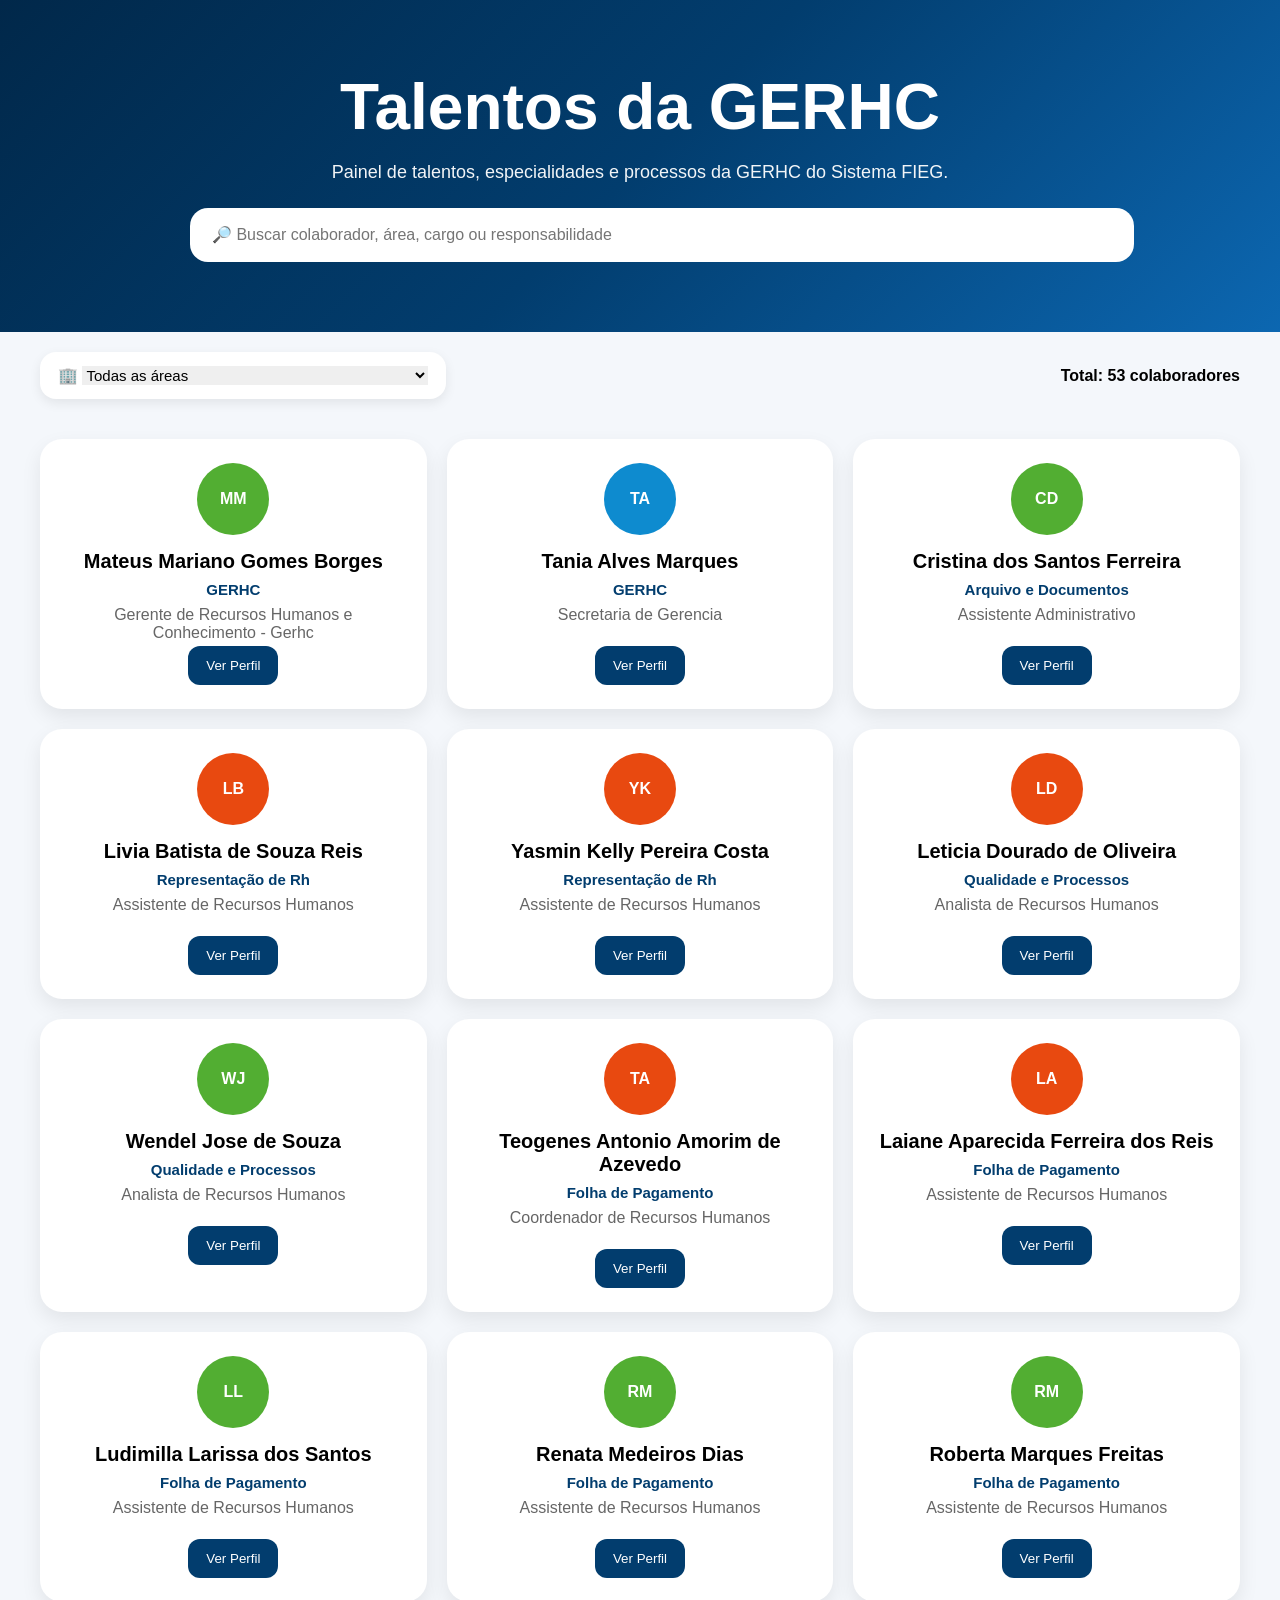
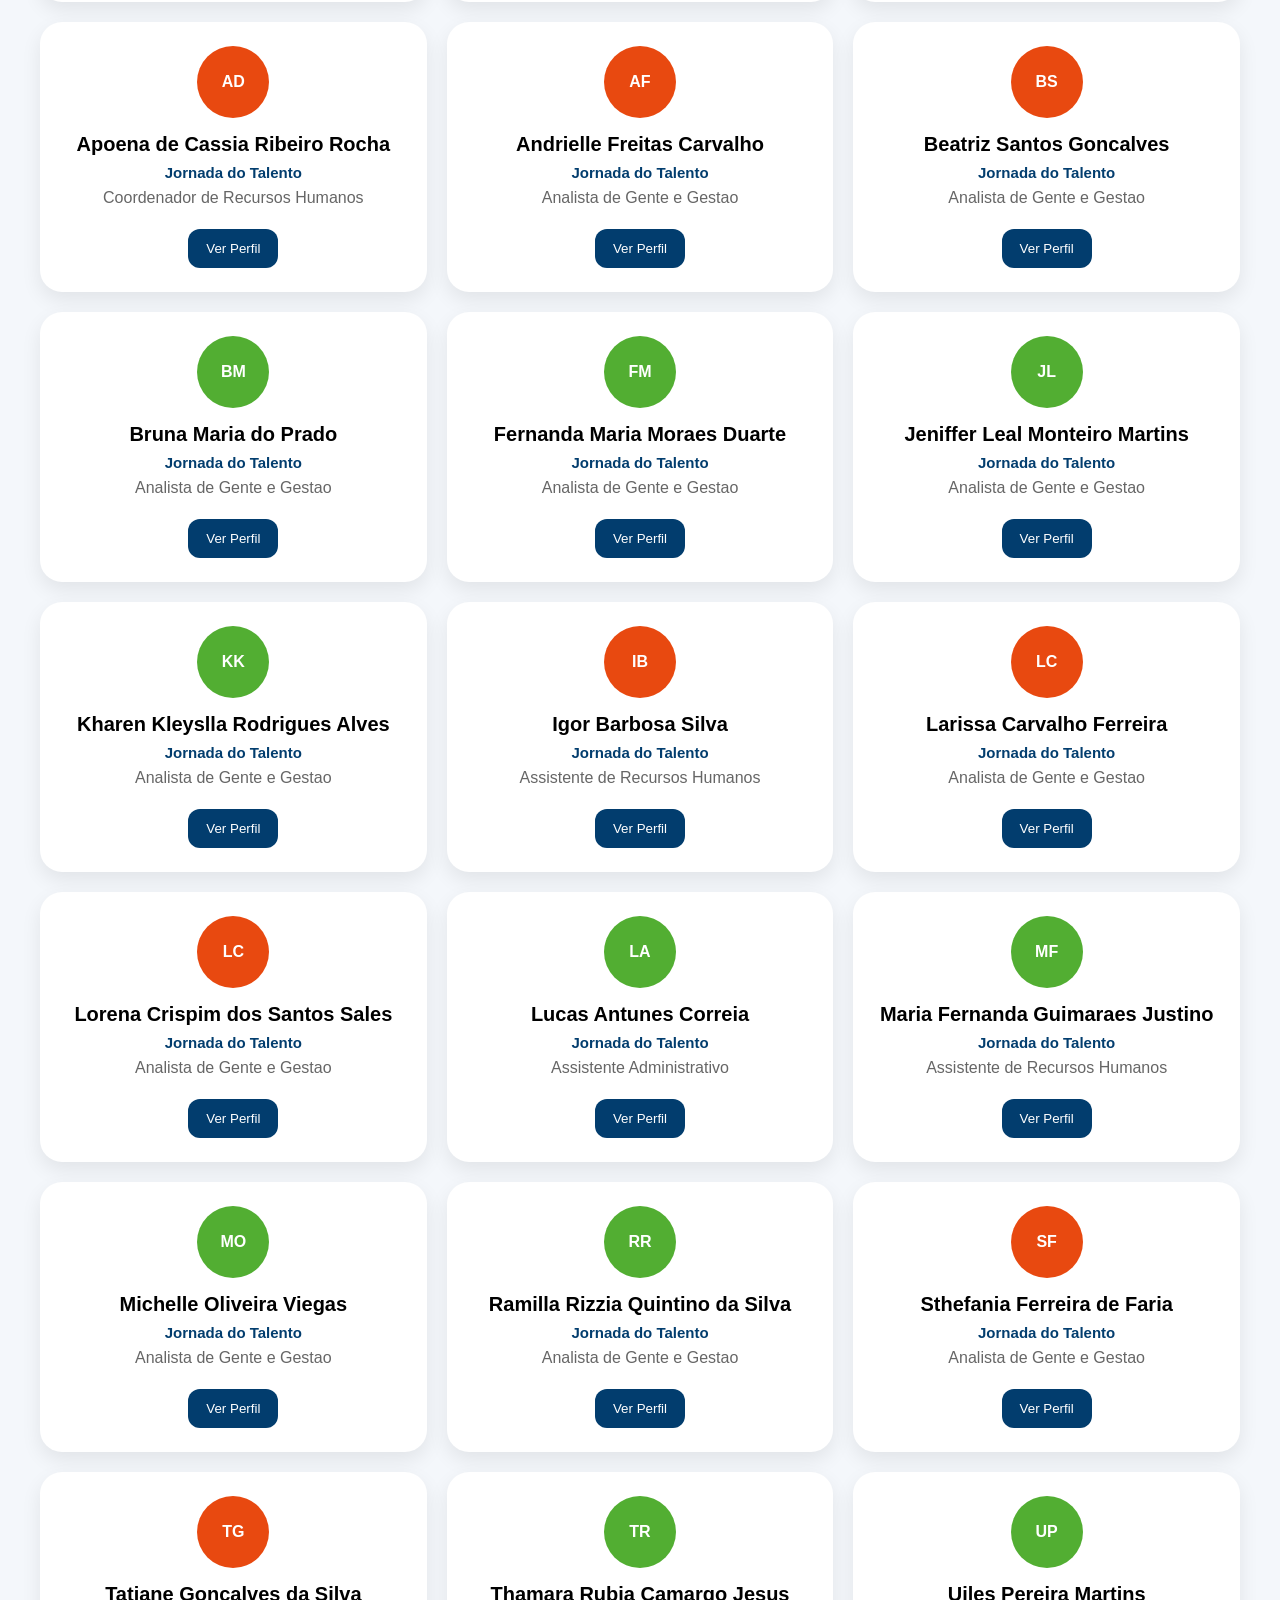
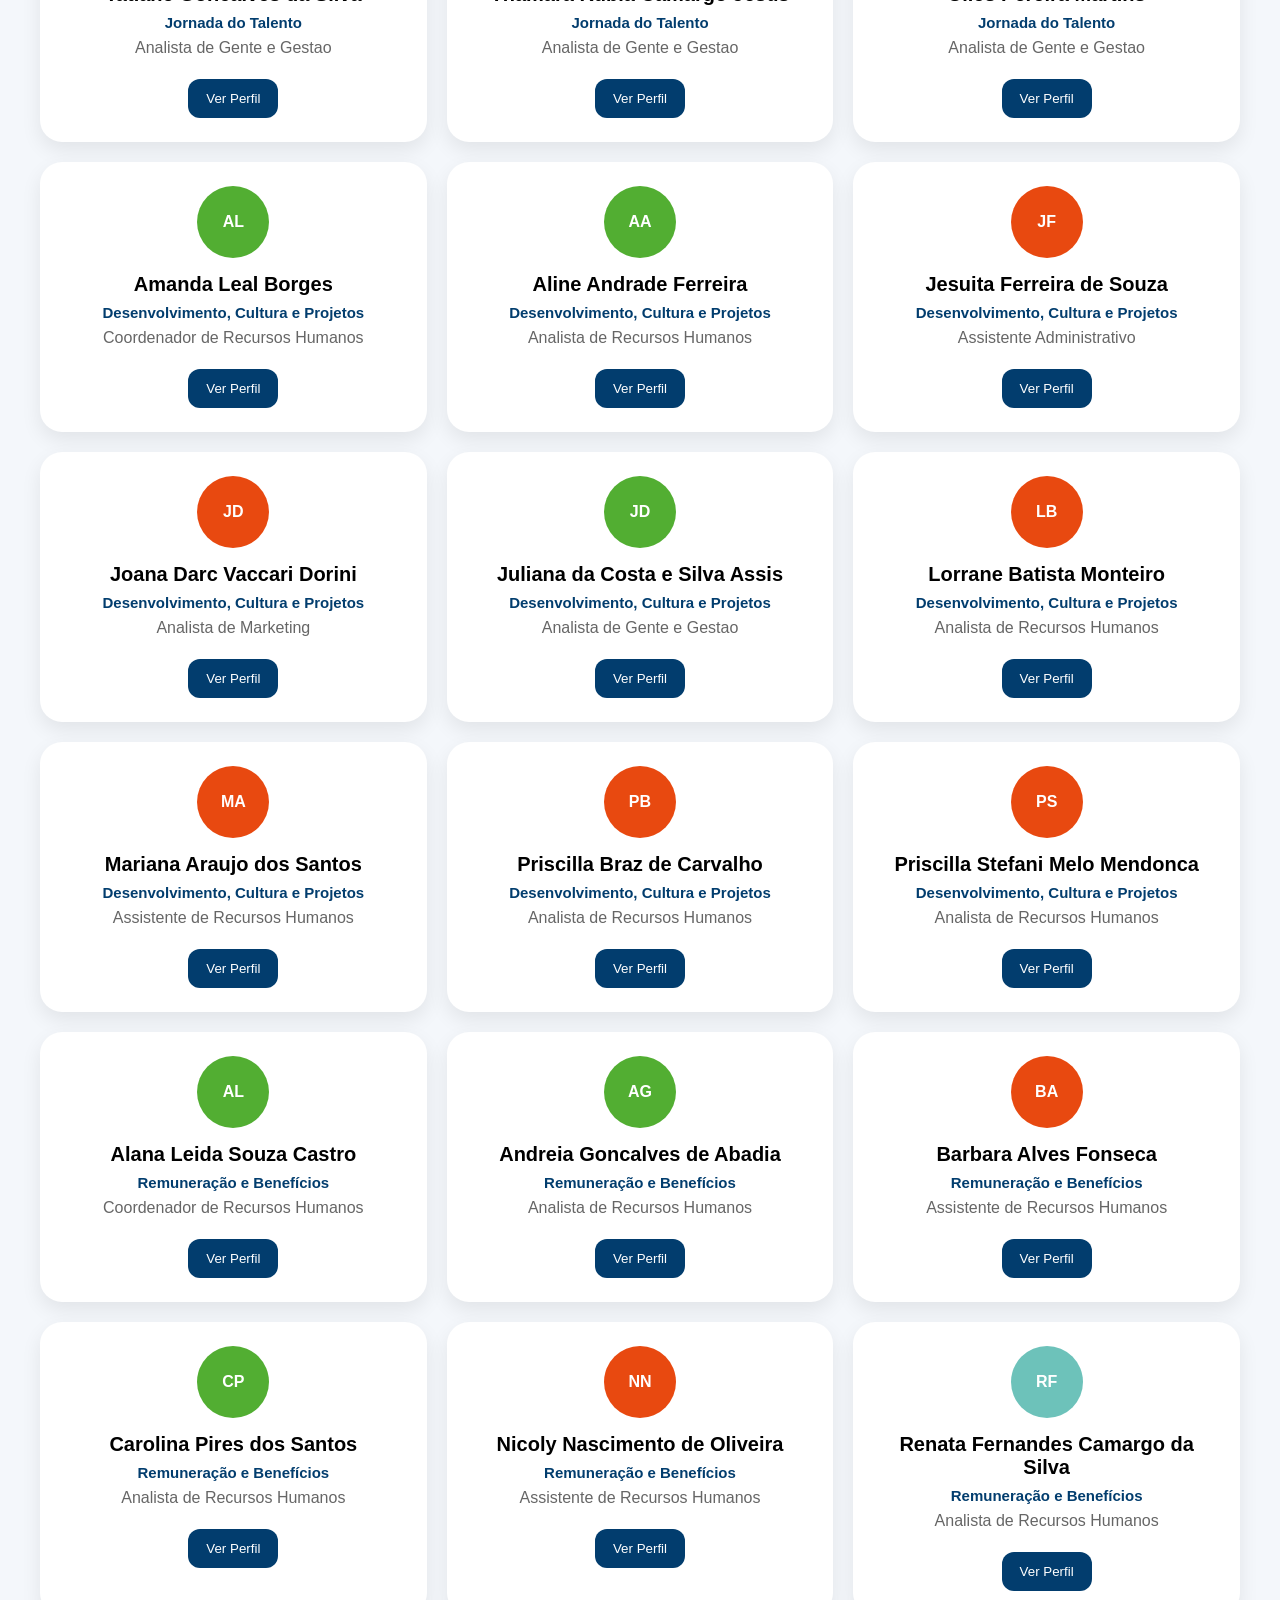
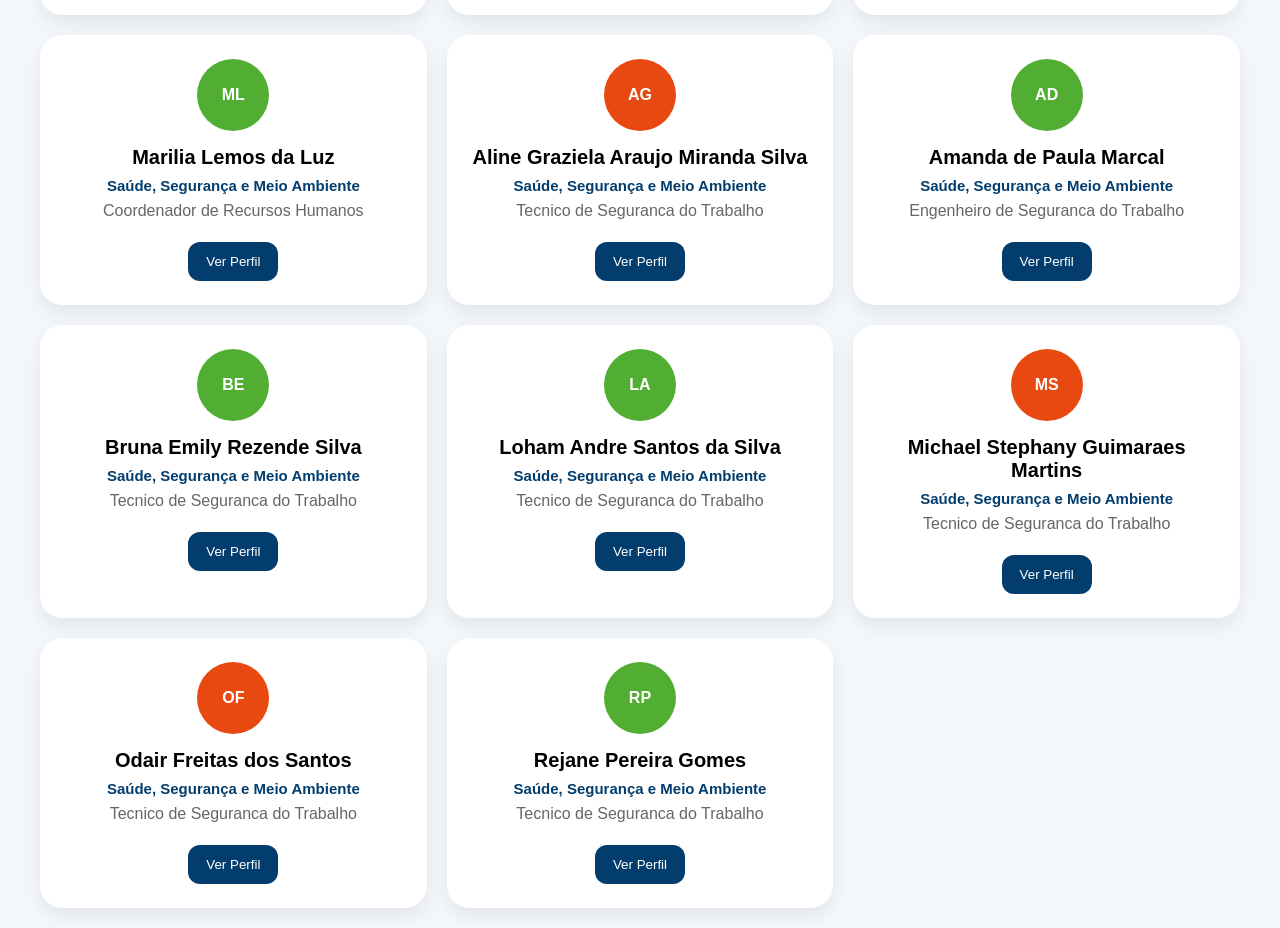
==== index.html @ 877e852c "Add files via upload" ====
<!DOCTYPE html><html lang='pt-BR'><head><meta charset='utf-8'><meta name='viewport' content='width=device-width,initial-scale=1'>
<title>Talentos da GERHC</title>
<style>
body{margin:0;font-family:Segoe UI,sans-serif;background:#f4f7fb}
.hero{background:linear-gradient(135deg,#01284a,#023d6e,#0c67b1);color:#fff;text-align:center;padding:70px 20px}
.hero h1{font-size:64px;margin:0}
.hero p{font-size:18px;opacity:.95}
.busca{max-width:900px;margin:25px auto 0}
.busca input{width:100%;padding:18px 22px;border:none;border-radius:18px;font-size:16px}
.toolbar{display:flex;justify-content:space-between;align-items:center;max-width:1200px;margin:20px auto;padding:0 20px;gap:20px}
.filtro{background:#fff;padding:14px 18px;border-radius:16px;box-shadow:0 4px 12px rgba(0,0,0,.08)}
select{border:none;font-size:15px;outline:none}
#cont{font-weight:700}
#cards{max-width:1200px;margin:auto;padding:20px;display:grid;grid-template-columns:repeat(auto-fit,minmax(300px,1fr));gap:20px}
.card{background:#fff;border-radius:22px;padding:24px;box-shadow:0 8px 20px rgba(0,0,0,.08);text-align:center}
.avatar{width:72px;height:72px;border-radius:50%;margin:auto;color:#fff;font-weight:800;display:flex;align-items:center;justify-content:center}
.nome{font-size:20px;font-weight:800;margin-top:15px}
.area{font-size:15px;font-weight:700;color:#023d6e;margin-top:8px}
.cargo{color:#666;margin-top:8px;min-height:40px}
.btn{background:#023d6e;color:#fff;border:none;border-radius:12px;padding:12px 18px;cursor:pointer}
.modal{display:none;position:fixed;inset:0;background:rgba(0,0,0,.7)}
.modalc{background:#fff;max-width:800px;margin:3% auto;padding:25px;border-radius:20px}
</style></head><body>
<header class='hero'>
<h1>Talentos da GERHC</h1>
<p>Painel de talentos, especialidades e processos da GERHC do Sistema FIEG.</p>
<div class='busca'><input id='busca' placeholder='🔎 Buscar colaborador, área, cargo ou responsabilidade'></div>
</header>
<div class='toolbar'>
<div class='filtro'>🏢 <select id='filtro'><option value=''>Todas as áreas</option></select></div>
<div id='cont'></div>
</div>
<div id='cards'></div>
<div id='modal' class='modal'><div class='modalc'><button onclick="modal.style.display='none'">Fechar</button><div id='perfil'></div></div></div>
<script>
const dados=[{"nome": "MATEUS MARIANO GOMES BORGES", "area": "GERHC", "cargo": "GERENTE DE RECURSOS HUMANOS E CONHECIMENTO - GERHC", "email": "MATEUSMARIANO@FIEG.COM.BR", "contato": "6299805-4990", "resp": "Gerenciar o Departamento", "iniciais": "MM", "entidade": "SESI"}, {"nome": "TANIA ALVES MARQUES", "area": "GERHC", "cargo": "SECRETARIA DE GERENCIA", "email": "tania@fieg.com.br", "contato": "6299641-6042", "resp": "Secretária da Gerência", "iniciais": "TA", "entidade": "FIEG"}, {"nome": "CRISTINA DOS SANTOS FERREIRA", "area": "ARQUIVO E DOCUMENTOS", "cargo": "ASSISTENTE ADMINISTRATIVO", "email": "CRISTINASANTOS.SESI@FIEG.COM.BR", "contato": "62981693054", "resp": "Arquivar contorlar Documentações", "iniciais": "CD", "entidade": "SESI"}, {"nome": "LIVIA BATISTA DE SOUZA REIS", "area": "REPRESENTAÇÃO DE RH", "cargo": "ASSISTENTE DE RECURSOS HUMANOS", "email": "LIVIA@FIEG.COM.BR", "contato": "3219-1790", "resp": "Representação de RH - Suporte aos colaboradores da Casa da Indústria", "iniciais": "LB", "entidade": "SENAI"}, {"nome": "YASMIN KELLY PEREIRA COSTA", "area": "REPRESENTAÇÃO DE RH", "cargo": "ASSISTENTE DE RECURSOS HUMANOS", "email": "YASMIN@FIEG.COM.BR", "contato": "3219-2224", "resp": "Representação de RH - Suporte aos colaboradores da Casa da Indústria", "iniciais": "YK", "entidade": "SENAI"}, {"nome": "LETICIA DOURADO DE OLIVEIRA", "area": "QUALIDADE E PROCESSOS", "cargo": "ANALISTA DE RECURSOS HUMANOS", "email": "LETICIADOURADO.SENAI@FIEG.COM.BR", "contato": "3219-1303", "resp": "Acompanhamento e Produção de Documentos e Processos", "iniciais": "LD", "entidade": "SENAI"}, {"nome": "WENDEL JOSE DE SOUZA", "area": "QUALIDADE E PROCESSOS", "cargo": "ANALISTA DE RECURSOS HUMANOS", "email": "WENDEL@FIEG.COM.BR", "contato": "3219-1435", "resp": "Responsável pelo FPW", "iniciais": "WJ", "entidade": "SESI"}, {"nome": "TEOGENES ANTONIO AMORIM DE AZEVEDO", "area": "FOLHA DE PAGAMENTO", "cargo": "COORDENADOR DE RECURSOS HUMANOS", "email": "TEOGENES@FIEG.COM.BR", "contato": "3219-1353", "resp": "Coordenar área", "iniciais": "TA", "entidade": "SENAI"}, {"nome": "LAIANE APARECIDA FERREIRA DOS REIS", "area": "FOLHA DE PAGAMENTO", "cargo": "ASSISTENTE DE RECURSOS HUMANOS", "email": "laianeaparecida@fieg.com.br", "contato": "3219-1729", "resp": "Responsável por: Folha de Estagiários", "iniciais": "LA", "entidade": "SENAI"}, {"nome": "LUDIMILLA LARISSA DOS SANTOS", "area": "FOLHA DE PAGAMENTO", "cargo": "ASSISTENTE DE RECURSOS HUMANOS", "email": "LUDIMILLALARISSA@FIEG.COM.BR", "contato": "3219-1479", "resp": "Responsável por: Folha de Colaboradores SENAI", "iniciais": "LL", "entidade": "SESI"}, {"nome": "RENATA MEDEIROS DIAS", "area": "FOLHA DE PAGAMENTO", "cargo": "ASSISTENTE DE RECURSOS HUMANOS", "email": "renatamedeiros@fieg.com.br", "contato": "3219-1723", "resp": "Responsável por: Folha de Colaboradores SESI", "iniciais": "RM", "entidade": "SESI"}, {"nome": "ROBERTA MARQUES FREITAS", "area": "FOLHA DE PAGAMENTO", "cargo": "ASSISTENTE DE RECURSOS HUMANOS", "email": "ROBERTAMARQUES.SESI@FIEG.COM.BR", "contato": "3219-1480", "resp": "Responsável por: Folha de Prestadores", "iniciais": "RM", "entidade": "SESI"}, {"nome": "APOENA DE CASSIA RIBEIRO ROCHA", "area": "JORNADA DO TALENTO", "cargo": "COORDENADOR DE RECURSOS HUMANOS", "email": "APOENACASSIA@FIEG.COM.BR", "contato": "6299643-8810", "resp": "Coordenar área", "iniciais": "AD", "entidade": "SENAI"}, {"nome": "ANDRIELLE FREITAS CARVALHO", "area": "JORNADA DO TALENTO", "cargo": "ANALISTA DE GENTE E GESTAO", "email": "ANDRIELLEFREITAS@FIEG.COM.BR", "contato": "64999513770", "resp": "Responsável pelas unidades:\nUI Rio Verde / Jataí / Mineiros", "iniciais": "AF", "entidade": "SENAI"}, {"nome": "BEATRIZ SANTOS GONCALVES", "area": "JORNADA DO TALENTO ", "cargo": "ANALISTA DE GENTE E GESTAO", "email": "beatrizsantos@fieg.com.br", "contato": "6499247117", "resp": "Responsável pelas unidades:\nCasa da Indústria e Ed. Pedro Alves", "iniciais": "BS", "entidade": "SENAI"}, {"nome": "BRUNA MARIA DO PRADO", "area": "JORNADA DO TALENTO ", "cargo": "ANALISTA DE GENTE E GESTAO", "email": "brunaprado@fieg.com.br", "contato": "6299860-8086", "resp": "Responsável pelas unidades:\nSESI Campinas / FATESG", "iniciais": "BM", "entidade": "SESI"}, {"nome": "FERNANDA MARIA MORAES DUARTE", "area": "JORNADA DO TALENTO ", "cargo": "ANALISTA DE GENTE E GESTAO", "email": "FERNANDAMORAES.SESI@FIEG.COM.BR", "contato": "6299935-0700", "resp": "Responsável pelas unidades:\nSESI Canaã / SESI Planalto", "iniciais": "FM", "entidade": "SESI"}, {"nome": "JENIFFER LEAL MONTEIRO MARTINS", "area": "JORNADA DO TALENTO ", "cargo": "ANALISTA DE GENTE E GESTAO", "email": "JENIFFER@FIEG.COM.BR", "contato": "6299454-3907", "resp": "Responsável pelas unidades:\nIST Alimentos / Fatec Italo Bologna / IST Automação", "iniciais": "JL", "entidade": "SESI"}, {"nome": "KHAREN KLEYSLLA RODRIGUES ALVES", "area": "JORNADA DO TALENTO ", "cargo": "ANALISTA DE GENTE E GESTAO", "email": "KHAREN@FIEG.COM.BR", "contato": "6299408-1985", "resp": "Responsável pelas unidades:\nSESI Clube / Teatro SESI / UI Jardim Colorado / SESI Aruanã", "iniciais": "KK", "entidade": "SESI"}, {"nome": "IGOR BARBOSA SILVA", "area": "JORNADA DO TALENTO ", "cargo": "ASSISTENTE DE RECURSOS HUMANOS", "email": "IGORBARBOSA.SENAI@FIEG.COM.BR", "contato": "3219-1381", "resp": "Classificação Final de PS, triagem de currículos, Acompanahemnto e Elaboração de Indicadores e Relatórios da Área, Atualização de Documentos, Otimização de processos internos.", "iniciais": "IB", "entidade": "SENAI"}, {"nome": "LARISSA CARVALHO FERREIRA", "area": "JORNADA DO TALENTO ", "cargo": "ANALISTA DE GENTE E GESTAO", "email": "LARISSACARVALHO@FIEG.COM.BR", "contato": "6498111-3959", "resp": "Responsável pelas unidades:\nSESI Itumbiara / SENAI Itumbiara / UI Quirinópolis", "iniciais": "LC", "entidade": "SENAI"}, {"nome": "LORENA CRISPIM DOS SANTOS SALES", "area": "JORNADA DO TALENTO ", "cargo": "ANALISTA DE GENTE E GESTAO", "email": "LORENACRISPIM@FIEG.COM.BR", "contato": "6299680-8352", "resp": "Responsável pelas unidades:\nFATEC Roberto Mange e UI Luziânia", "iniciais": "LC", "entidade": "SENAI"}, {"nome": "LUCAS ANTUNES CORREIA", "area": "JORNADA DO TALENTO ", "cargo": "ASSISTENTE ADMINISTRATIVO", "email": "lucasantunes@fieg.com.br", "contato": "", "resp": "Suporte ", "iniciais": "LA", "entidade": "SESI"}, {"nome": "MARIA FERNANDA GUIMARAES JUSTINO", "area": "JORNADA DO TALENTO ", "cargo": "ASSISTENTE DE RECURSOS HUMANOS", "email": "MARIAFERNANDA@FIEG.COM.BR", "contato": "3219-1028", "resp": "Suporte para Jornada do Talento", "iniciais": "MF", "entidade": "SESI"}, {"nome": "MICHELLE OLIVEIRA VIEGAS", "area": "JORNADA DO TALENTO ", "cargo": "ANALISTA DE GENTE E GESTAO", "email": "MICHELLEOLIVEIRA@FIEG.COM.BR", "contato": "6299982-7134", "resp": "Responsável pelas unidades:\nSESI Jundiaí / SESI Jaiara / SST Jundiaí / SESI DAIA", "iniciais": "MO", "entidade": "SESI"}, {"nome": "RAMILLA RIZZIA QUINTINO DA SILVA", "area": "JORNADA DO TALENTO ", "cargo": "ANALISTA DE GENTE E GESTAO", "email": "ramilla.sesi@fieg.com.br", "contato": "62996718396", "resp": "Responsável pelas unidades:\nSESI Crixás / UI Barro Alto / UI Niquelandia / UI Minaçu / UI Goianésia", "iniciais": "RR", "entidade": "SESI"}, {"nome": "STHEFANIA FERREIRA DE FARIA", "area": "JORNADA DO TALENTO ", "cargo": "ANALISTA DE GENTE E GESTAO", "email": "sthefaniafaria@fieg.com.br", "contato": "", "resp": "Responsável pelas unidades:\nSENAI Canaã", "iniciais": "SF", "entidade": "SENAI"}, {"nome": "TATIANE GONCALVES DA SILVA", "area": "JORNADA DO TALENTO ", "cargo": "ANALISTA DE GENTE E GESTAO", "email": "TATIANEGONCALVES@FIEG.COM.BR", "contato": "6499273-4788", "resp": "Responsável pelas unidades:\nUI Catalão", "iniciais": "TG", "entidade": "SENAI"}, {"nome": "THAMARA RUBIA CAMARGO JESUS", "area": "JORNADA DO TALENTO ", "cargo": "ANALISTA DE GENTE E GESTAO", "email": "thamara@fieg.com.br", "contato": "6299678-2097", "resp": "Responsável pelas unidades:\nUI Aparecida De Goiânia / UI Celso Charuri / UI Senador Canedo", "iniciais": "TR", "entidade": "SESI"}, {"nome": "UILES PEREIRA MARTINS", "area": "JORNADA DO TALENTO ", "cargo": "ANALISTA DE GENTE E GESTAO", "email": "UILESMARTINS@FIEG.COM.BR", "contato": "6499203-5539", "resp": "Responsável pelas unidades:\nUDIGI  / CAT Goiânia / Central SST", "iniciais": "UP", "entidade": "SESI"}, {"nome": "AMANDA LEAL BORGES", "area": "DESENVOLVIMENTO, CULTURA E PROJETOS", "cargo": "COORDENADOR DE RECURSOS HUMANOS", "email": "AMANDABORGES@FIEG.COM.BR", "contato": "6298582-2331", "resp": "Coordenar área", "iniciais": "AL", "entidade": "SESI"}, {"nome": "ALINE ANDRADE FERREIRA", "area": "DESENVOLVIMENTO, CULTURA E PROJETOS", "cargo": "ANALISTA DE RECURSOS HUMANOS", "email": "ALINE.SESI@FIEG.COM.BR", "contato": "6299932-1131", "resp": "Responsável por: Programa Inspirar, Programa Incluir e Bolsa de Estudos", "iniciais": "AA", "entidade": "SESI"}, {"nome": "JESUITA FERREIRA DE SOUZA", "area": "DESENVOLVIMENTO, CULTURA E PROJETOS", "cargo": "ASSISTENTE ADMINISTRATIVO", "email": "JESUITASOUZA@FIEG.COM.BR", "contato": "6298537-9021", "resp": "Responsável por: Assitente Ações de Desenvolvimento", "iniciais": "JF", "entidade": "SENAI"}, {"nome": "JOANA DARC VACCARI DORINI", "area": "DESENVOLVIMENTO, CULTURA E PROJETOS", "cargo": "ANALISTA DE MARKETING", "email": "JOANADORINI@FIEG.COM.BR", "contato": "3219-1449", "resp": "Responsável por: Design, Comunicações e Ações de Endomarketing", "iniciais": "JD", "entidade": "SENAI"}, {"nome": "JULIANA DA COSTA E SILVA ASSIS", "area": "DESENVOLVIMENTO, CULTURA E PROJETOS", "cargo": "ANALISTA DE GENTE E GESTAO", "email": "JULIANACOSTA@FIEG.COM.BR", "contato": "6299619-7138", "resp": "Responsável por: Psicológa responsável pelo Programa Psicossocial", "iniciais": "JD", "entidade": "SESI"}, {"nome": "LORRANE BATISTA MONTEIRO", "area": "DESENVOLVIMENTO, CULTURA E PROJETOS", "cargo": "ANALISTA DE RECURSOS HUMANOS", "email": "LORRANEBATISTA@FIEG.COM.BR", "contato": "6299251-9534", "resp": "Responsável por: Desenvolvimento - Capacitções Externas e Bolsa de Estudos", "iniciais": "LB", "entidade": "SENAI"}, {"nome": "MARIANA ARAUJO DOS SANTOS", "area": "DESENVOLVIMENTO, CULTURA E PROJETOS", "cargo": "ASSISTENTE DE RECURSOS HUMANOS", "email": "MARIANASANTOS@FIEG.COM.BR", "contato": "3219-1456", "resp": "Responsável por: Desenvolvimento - Capacitações Internas e Incompany, Universidade Corporativa e Acompanhamento de Programas de Formação", "iniciais": "MA", "entidade": "SENAI"}, {"nome": "PRISCILLA BRAZ DE CARVALHO", "area": "DESENVOLVIMENTO, CULTURA E PROJETOS", "cargo": "ANALISTA DE RECURSOS HUMANOS", "email": "priscillabraz@fieg.com.br", "contato": "3219-1080", "resp": "Responsável por: Criação e Estruturação de novos projetos", "iniciais": "PB", "entidade": "SENAI"}, {"nome": "PRISCILLA STEFANI MELO MENDONCA", "area": "DESENVOLVIMENTO, CULTURA E PROJETOS", "cargo": "ANALISTA DE RECURSOS HUMANOS", "email": "PRISCILLA@FIEG.COM.BR", "contato": "6299880-5082", "resp": "Responsável por: Cultura e Clima", "iniciais": "PS", "entidade": "SENAI"}, {"nome": "ALANA LEIDA SOUZA CASTRO", "area": "REMUNERAÇÃO E BENEFÍCIOS", "cargo": "COORDENADOR DE RECURSOS HUMANOS", "email": "ALANACASTRO@FIEG.COM.BR", "contato": "3219-1783", "resp": "Coordenar área", "iniciais": "AL", "entidade": "SESI"}, {"nome": "ANDREIA GONCALVES DE ABADIA", "area": "REMUNERAÇÃO E BENEFÍCIOS", "cargo": "ANALISTA DE RECURSOS HUMANOS", "email": "ANDREIAGONCALVES@FIEG.COM.BR", "contato": "3219-2228", "resp": "Responsável por: Remunerção e Controle de MRC's", "iniciais": "AG", "entidade": "SESI"}, {"nome": "BARBARA ALVES FONSECA", "area": "REMUNERAÇÃO E BENEFÍCIOS", "cargo": "ASSISTENTE DE RECURSOS HUMANOS", "email": "barbaraaf@fieg.com.br", "contato": "3219-2251", "resp": "Responsável por: Plano de Saúde e Benefício Ifood", "iniciais": "BA", "entidade": "SENAI"}, {"nome": "CAROLINA PIRES DOS SANTOS", "area": "REMUNERAÇÃO E BENEFÍCIOS", "cargo": "ANALISTA DE RECURSOS HUMANOS", "email": "CAROLINASANTOS.SESI@FIEG.COM.BR", "contato": "3219-2227", "resp": "Responsável por: Processos Seletivos e Reenquadramentos", "iniciais": "CP", "entidade": "SESI"}, {"nome": "NICOLY NASCIMENTO DE OLIVEIRA", "area": "REMUNERAÇÃO E BENEFÍCIOS", "cargo": "ASSISTENTE DE RECURSOS HUMANOS", "email": "NICOLY@FIEG.COM.BR", "contato": "3219-1797", "resp": "Responsável por: Plano de Saúde e Benefício Ifood", "iniciais": "NN", "entidade": "SENAI"}, {"nome": "RENATA FERNANDES CAMARGO DA SILVA", "area": "REMUNERAÇÃO E BENEFÍCIOS", "cargo": "ANALISTA DE RECURSOS HUMANOS", "email": "RENATASILVA.IEL@FIEG.COM.BR", "contato": "3219-1704", "resp": "Responsável por: Plano de Saúde", "iniciais": "RF", "entidade": "IEL"}, {"nome": "MARILIA LEMOS DA LUZ", "area": "SAÚDE, SEGURANÇA E MEIO AMBIENTE", "cargo": "COORDENADOR DE RECURSOS HUMANOS", "email": "marilialemos@fieg.com.br", "contato": "6299678-1779", "resp": "Coordenar área", "iniciais": "ML", "entidade": "SESI"}, {"nome": "ALINE GRAZIELA ARAUJO MIRANDA SILVA", "area": "SAÚDE, SEGURANÇA E MEIO AMBIENTE", "cargo": "TECNICO DE SEGURANCA DO TRABALHO", "email": "alinesilva@fieg.com.br", "contato": "6299614-8480", "resp": "Responsável por: \nSENAI Canaã\nSESI Canaã\nInstituto de Alimentos\nSESI Planalto\nSESI Campinas\nInstituto de Automação\nFATEC Ítalo Bologna ", "iniciais": "AG", "entidade": "SENAI"}, {"nome": "AMANDA DE PAULA MARCAL", "area": "SAÚDE, SEGURANÇA E MEIO AMBIENTE", "cargo": "ENGENHEIRO DE SEGURANCA DO TRABALHO", "email": "AMANDAMARCAL@FIEG.COM.BR", "contato": "3219-2225", "resp": "Responsável por: Engenharia do Trabalho", "iniciais": "AD", "entidade": "SESI"}, {"nome": "BRUNA EMILY REZENDE SILVA", "area": "SAÚDE, SEGURANÇA E MEIO AMBIENTE", "cargo": "TECNICO DE SEGURANCA DO TRABALHO", "email": "brunasilva@fieg.com.br", "contato": "6299682-5033", "resp": "Responsável por: \nSENAI Goianésia\nHotel SESI Aruanã\nCrixás \nSESI SENAI Minaçu (SAMA)\nSESI/SENAI Niquelândia \nCAT Barro alto", "iniciais": "BE", "entidade": "SESI"}, {"nome": "LOHAM ANDRE SANTOS DA SILVA", "area": "SAÚDE, SEGURANÇA E MEIO AMBIENTE", "cargo": "TECNICO DE SEGURANCA DO TRABALHO", "email": "lohamandre@fieg.com.br", "contato": "6299955-8935", "resp": "Responsável por: \nCasa da Indústria\nCat Goiânia \nUnidigital\nCentral SST\nPrédio Pedro Alves\nFatesg\nEscola Trindade\nEscola Jardins", "iniciais": "LA", "entidade": "SESI"}, {"nome": "MICHAEL STEPHANY GUIMARAES MARTINS", "area": "SAÚDE, SEGURANÇA E MEIO AMBIENTE", "cargo": "TECNICO DE SEGURANCA DO TRABALHO", "email": "MICHAELMARTINS@FIEG.COM.BR", "contato": "6499647-8386", "resp": "Responsável por: \nUI Itumbiara\nUI Rio Verde \nUI Mineiros\nUI Jataí \nUI Catalão\nSESI Rio quente\nUI Quirinópolis", "iniciais": "MS", "entidade": "SENAI"}, {"nome": "ODAIR FREITAS DOS SANTOS", "area": "SAÚDE, SEGURANÇA E MEIO AMBIENTE", "cargo": "TECNICO DE SEGURANCA DO TRABALHO", "email": "ODAIRFREITAS@FIEG.COM.BR", "contato": "6299574-0156", "resp": "Responsável por: \nSESI Jaiara\nUI Luziânia\n(Escola Nova) Santo Antônio do Descoberto\nSESI Flores de Goiás\nSESI Jundiaí\nJundiaí SST\nDAIA SST\nSENAI Roberto Mange", "iniciais": "OF", "entidade": "SENAI"}, {"nome": "REJANE PEREIRA GOMES", "area": "SAÚDE, SEGURANÇA E MEIO AMBIENTE", "cargo": "TECNICO DE SEGURANCA DO TRABALHO", "email": "REJANEGOMES@FIEG.COM.BR", "contato": "6299670-6368", "resp": "Responsável por: UI Aparecida\nUI Celso Charuri\nSENAI Senador Canedo\nUI Jardim Colorado\nClube Ferreira Pacheco \nTeatro SESI", "iniciais": "RP", "entidade": "SESI"}];
const cores={FIEG:'#0e8bcf',SESI:'#52ae32',SENAI:'#e84910',IEL:'#6dc2ba'};
[...new Set(dados.map(x=>x.area))].sort().forEach(a=>filtro.innerHTML+=`<option>${a}</option>`);

function formatarNome(texto){
    const minusculas=['de','da','do','das','dos','e'];
    return texto.toLowerCase().split(' ').map((p,i)=>{
        if(i>0 && minusculas.includes(p)) return p;
        return p.charAt(0).toUpperCase()+p.slice(1);
    }).join(' ');
}

function render(){
let t=busca.value.toLowerCase(),a=filtro.value;
let l=dados.filter(x=>(!a||x.area===a)&&JSON.stringify(x).toLowerCase().includes(t));
cont.innerText=`Total: ${l.length} colaboradores`;
cards.innerHTML=l.map(p=>`<div class='card'><div class='avatar' style='background:${cores[p.entidade]||'#023d6e'}'>${p.iniciais}</div><div class='nome'>${formatarNome(p.nome)}</div><div class='area'>${p.area==='GERHC'?'GERHC':formatarNome(p.area)}</div><div class='cargo'>${formatarNome(p.cargo)}</div><button class='btn' onclick="abrir('${p.email}')"> Ver Perfil</button></div>`).join('');
}
function abrir(e){
let p=dados.find(x=>x.email===e);
perfil.innerHTML=`<h2>${formatarNome(p.nome)}</h2><h3>${p.area==='GERHC'?'GERHC':formatarNome(p.area)}</h3><p><b>${formatarNome(p.cargo)}</b></p><p>${p.resp}</p><p>✉ ${p.email}</p><p>☎ ${p.contato}</p>`;
modal.style.display='block';
}
document.addEventListener('input',render);render();
</script></body></html>
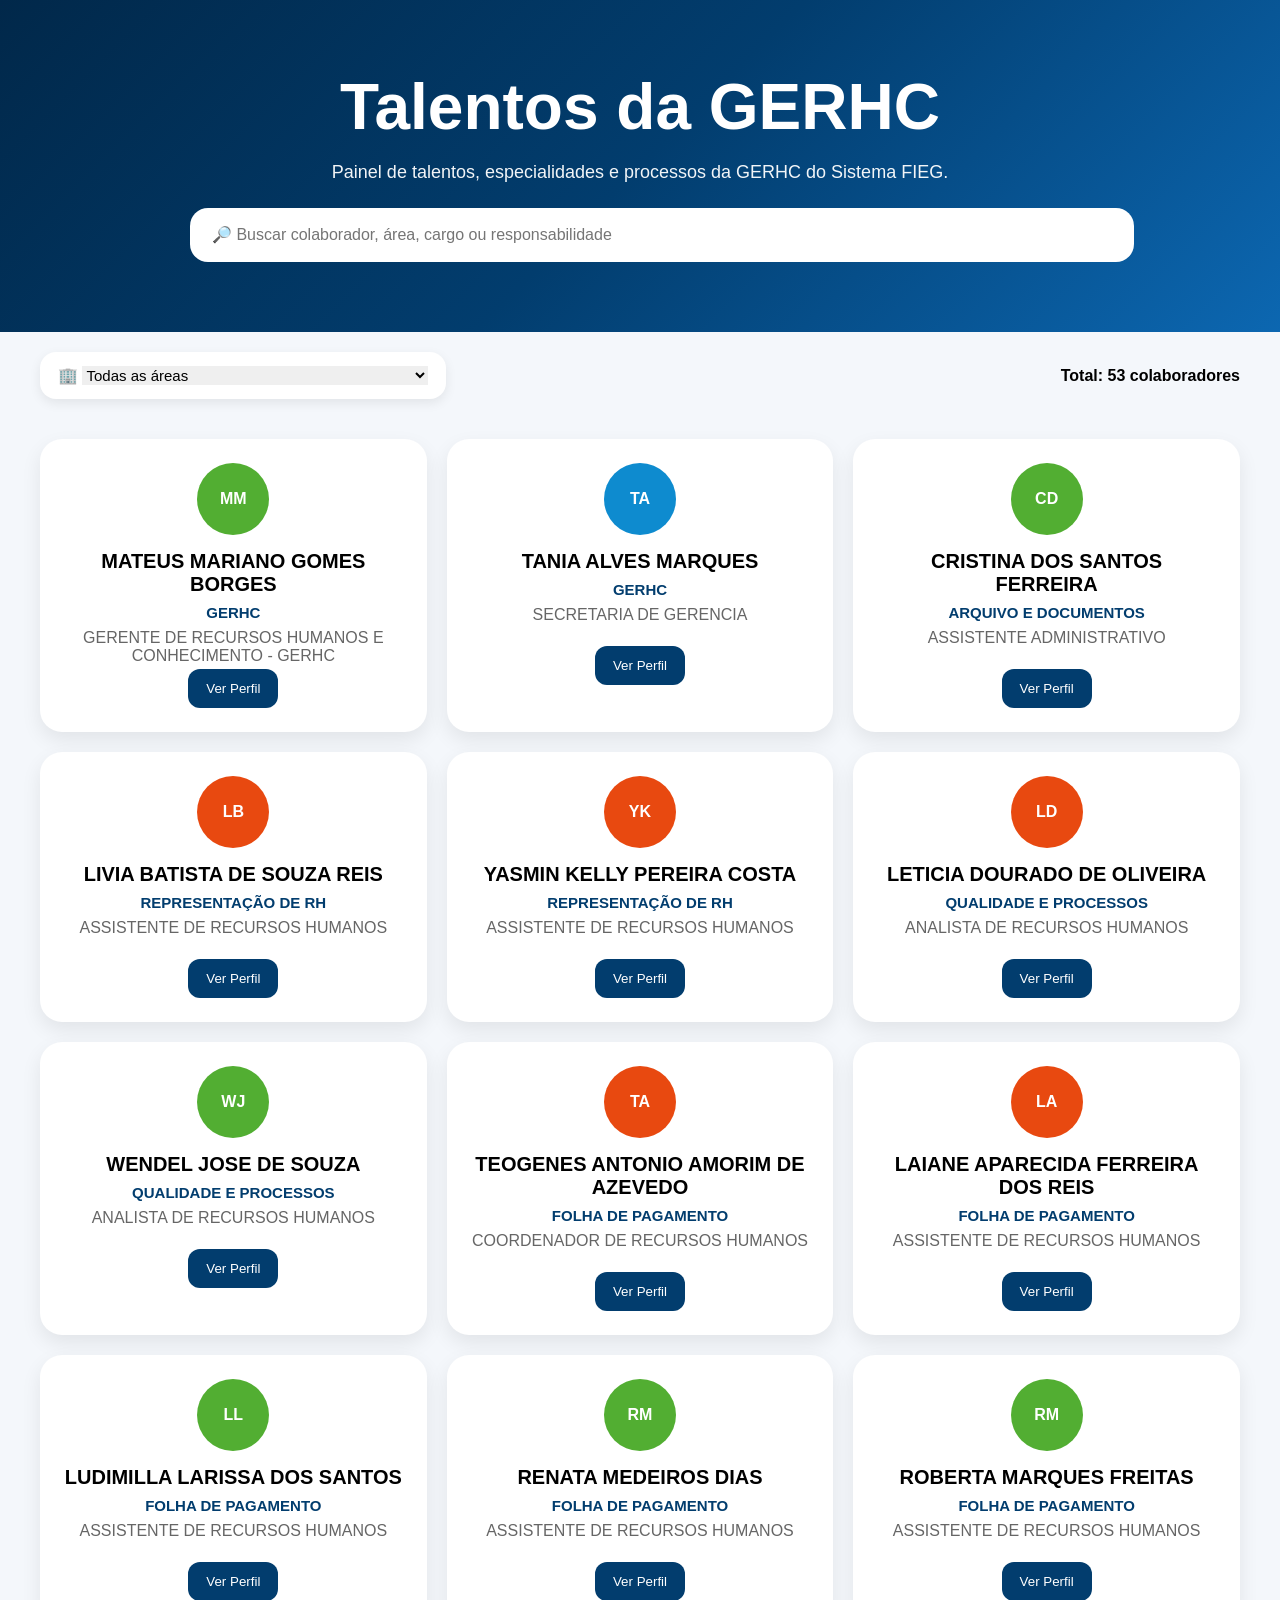
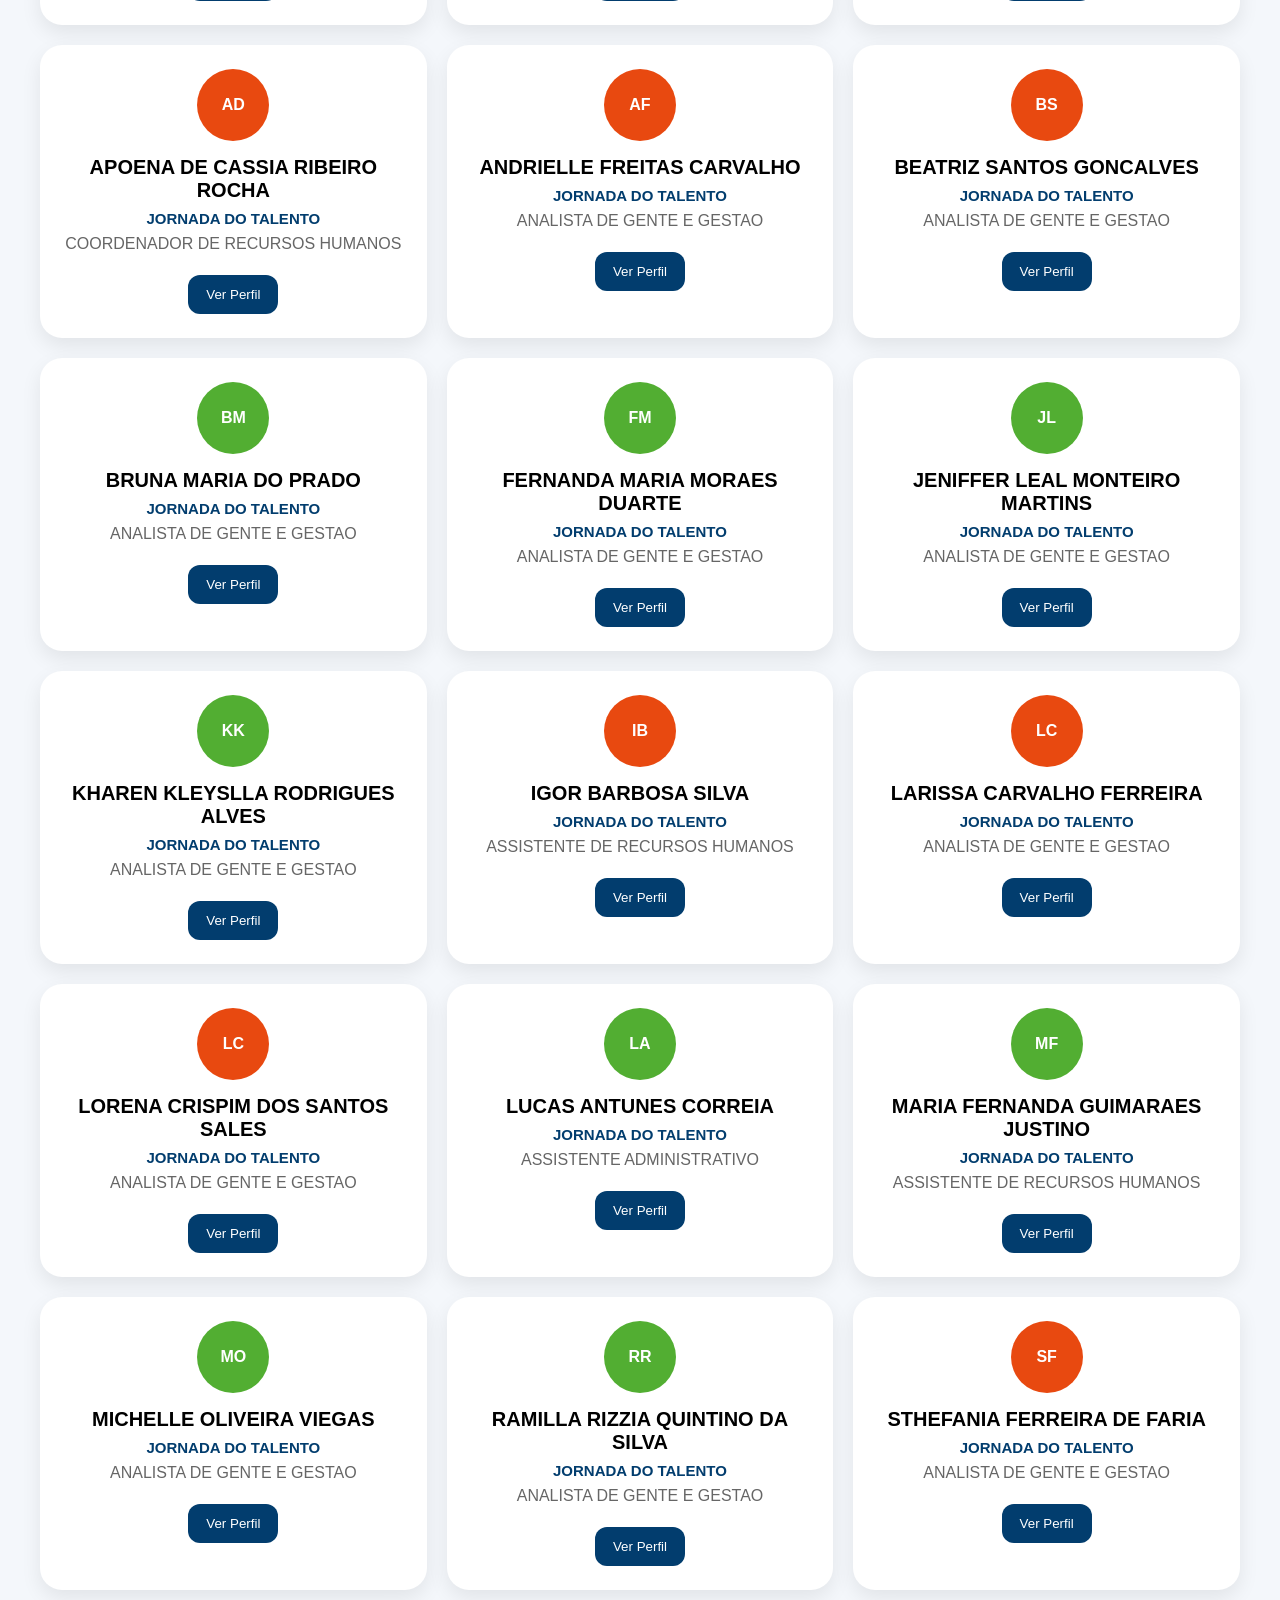
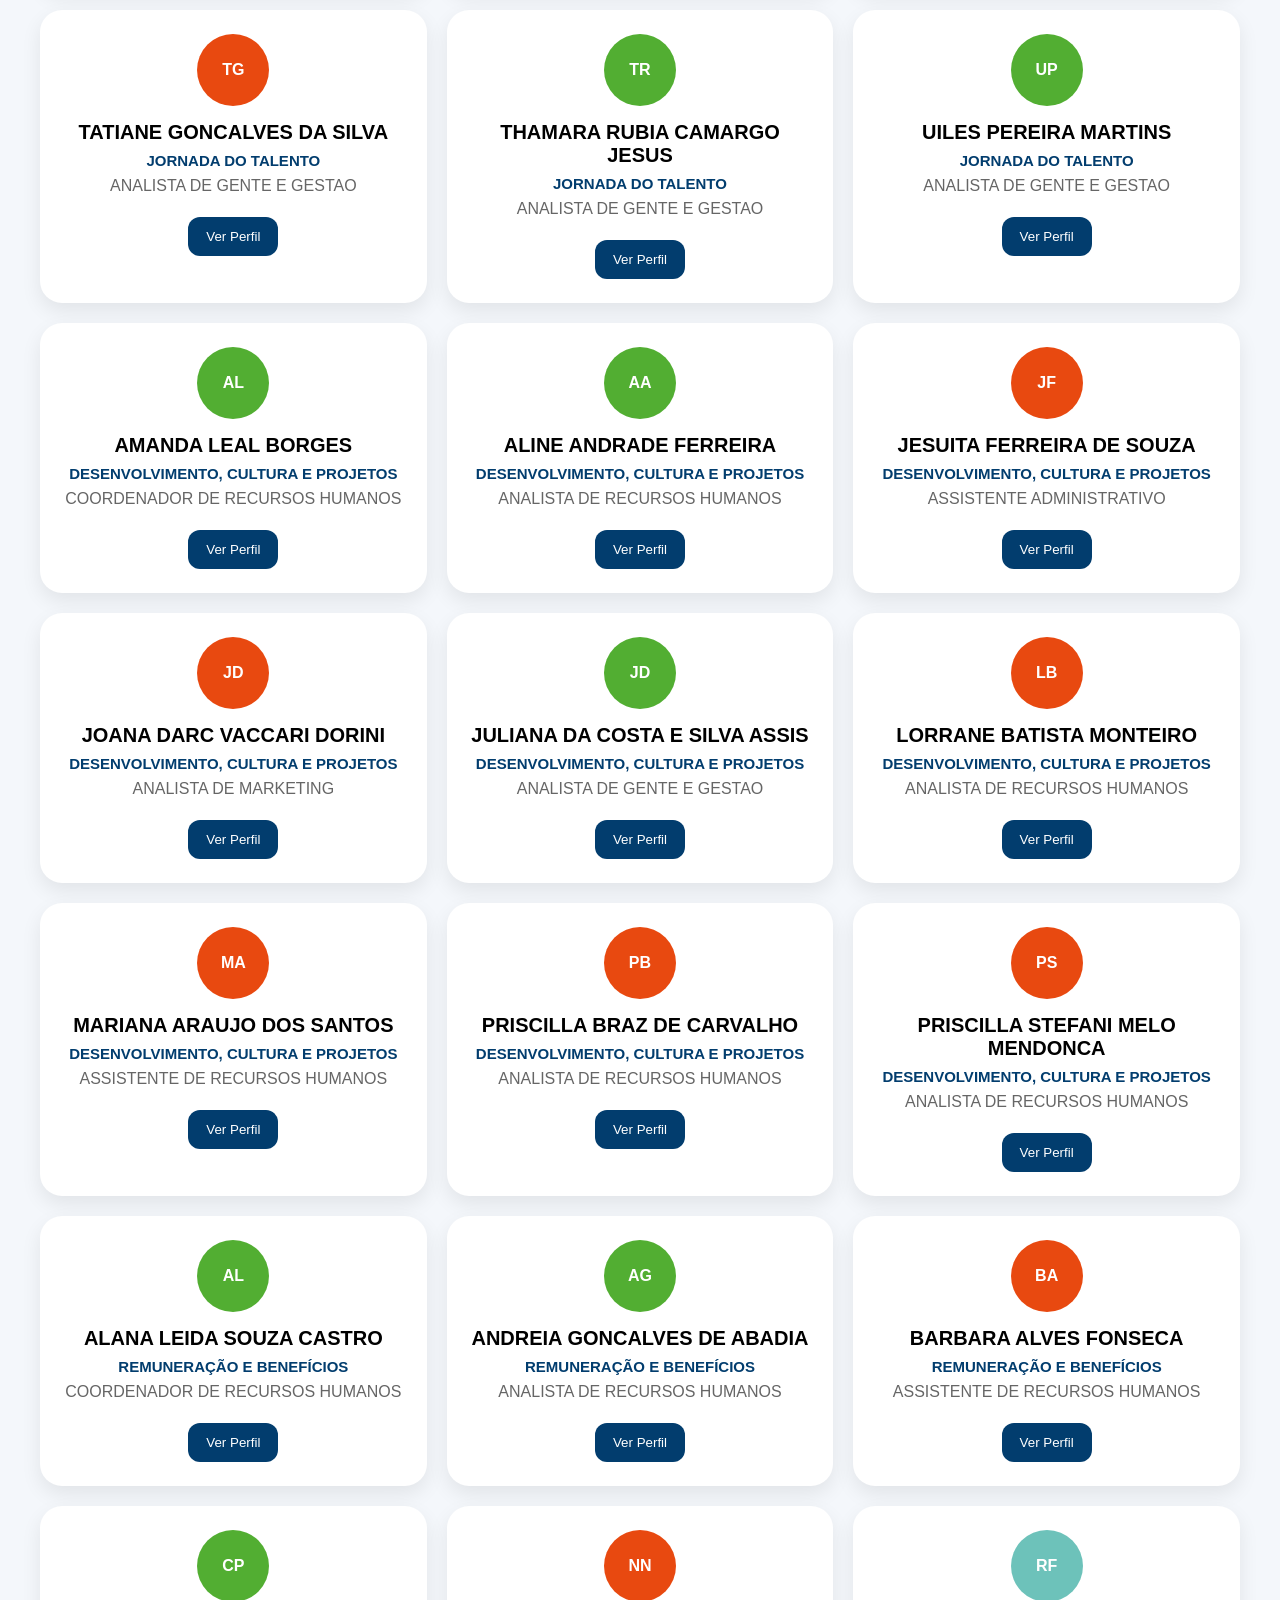
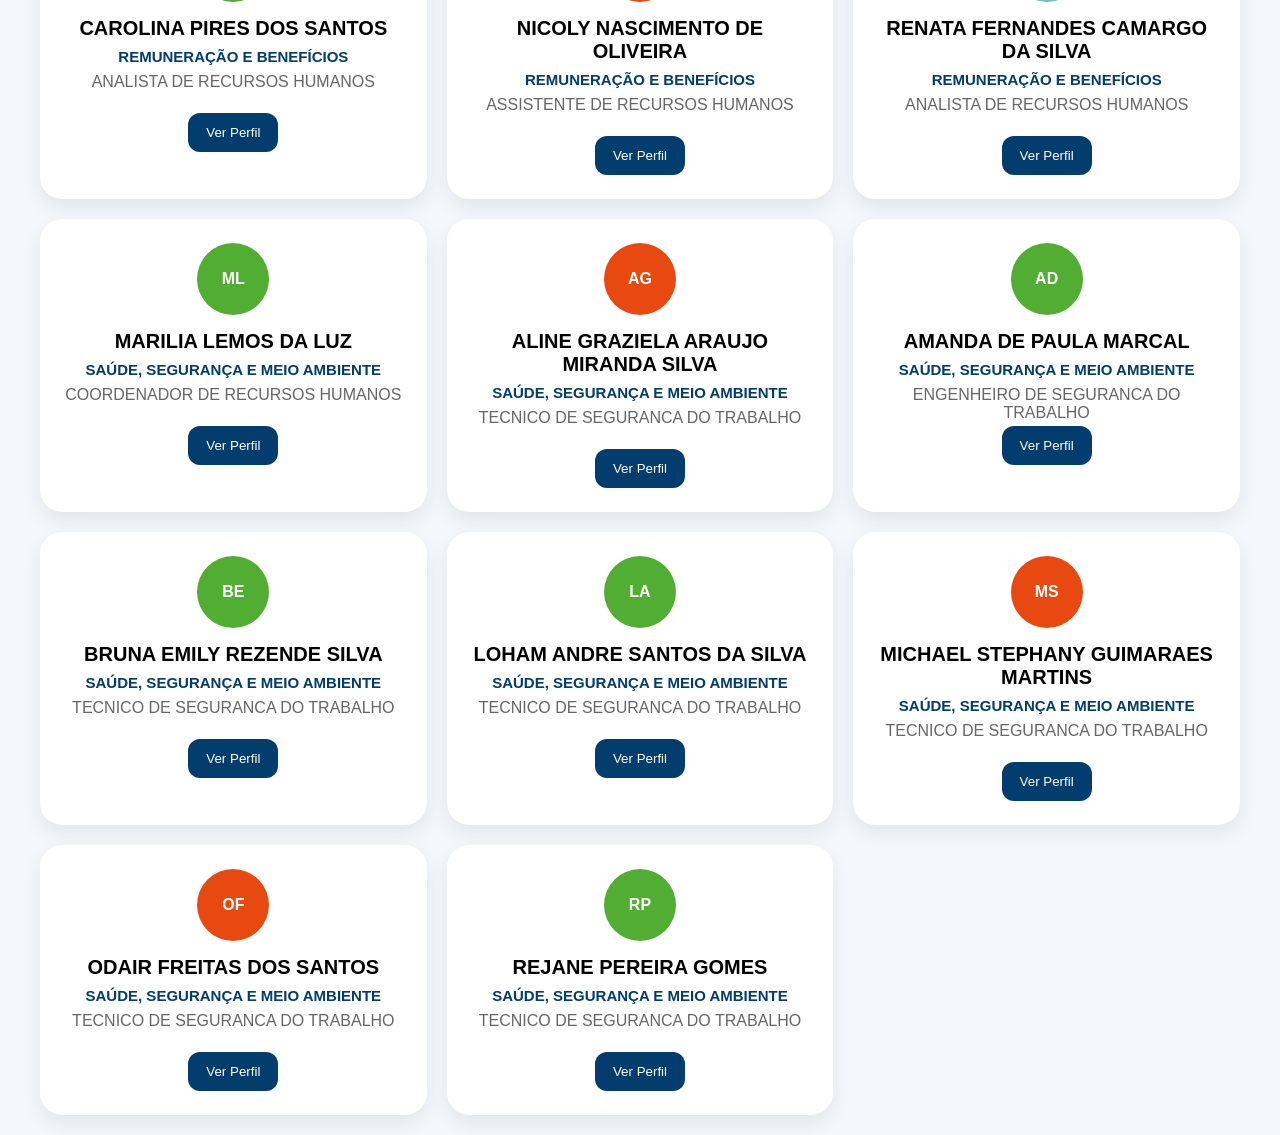
==== commit 62d6e7b1: "Add email and WhatsApp buttons to profile modal" ====
--- a/index.html
+++ b/index.html
@@ -20,6 +20,18 @@
 .btn{background:#023d6e;color:#fff;border:none;border-radius:12px;padding:12px 18px;cursor:pointer}
 .modal{display:none;position:fixed;inset:0;background:rgba(0,0,0,.7)}
 .modalc{background:#fff;max-width:800px;margin:3% auto;padding:25px;border-radius:20px}
+
+.btn-email,.btn-whatsapp{
+display:inline-block;
+padding:10px 16px;
+border-radius:10px;
+text-decoration:none;
+font-weight:600;
+color:#fff;
+}
+.btn-email{background:#023d6e;}
+.btn-whatsapp{background:#25D366;}
+
 </style></head><body>
 <header class='hero'>
 <h1>Talentos da GERHC</h1>
@@ -31,30 +43,24 @@
 <div id='cont'></div>
 </div>
 <div id='cards'></div>
-<div id='modal' class='modal'><div class='modalc'><button onclick="modal.style.display='none'">Fechar</button><div id='perfil'></div></div></div>
+<div id='modal' class='modal'><div class='modalc'><span class="fechar" onclick="modal.style.display='none'">&times;</span><div id='perfil'></div></div></div>
 <script>
 const dados=[{"nome": "MATEUS MARIANO GOMES BORGES", "area": "GERHC", "cargo": "GERENTE DE RECURSOS HUMANOS E CONHECIMENTO - GERHC", "email": "MATEUSMARIANO@FIEG.COM.BR", "contato": "6299805-4990", "resp": "Gerenciar o Departamento", "iniciais": "MM", "entidade": "SESI"}, {"nome": "TANIA ALVES MARQUES", "area": "GERHC", "cargo": "SECRETARIA DE GERENCIA", "email": "tania@fieg.com.br", "contato": "6299641-6042", "resp": "Secretária da Gerência", "iniciais": "TA", "entidade": "FIEG"}, {"nome": "CRISTINA DOS SANTOS FERREIRA", "area": "ARQUIVO E DOCUMENTOS", "cargo": "ASSISTENTE ADMINISTRATIVO", "email": "CRISTINASANTOS.SESI@FIEG.COM.BR", "contato": "62981693054", "resp": "Arquivar contorlar Documentações", "iniciais": "CD", "entidade": "SESI"}, {"nome": "LIVIA BATISTA DE SOUZA REIS", "area": "REPRESENTAÇÃO DE RH", "cargo": "ASSISTENTE DE RECURSOS HUMANOS", "email": "LIVIA@FIEG.COM.BR", "contato": "3219-1790", "resp": "Representação de RH - Suporte aos colaboradores da Casa da Indústria", "iniciais": "LB", "entidade": "SENAI"}, {"nome": "YASMIN KELLY PEREIRA COSTA", "area": "REPRESENTAÇÃO DE RH", "cargo": "ASSISTENTE DE RECURSOS HUMANOS", "email": "YASMIN@FIEG.COM.BR", "contato": "3219-2224", "resp": "Representação de RH - Suporte aos colaboradores da Casa da Indústria", "iniciais": "YK", "entidade": "SENAI"}, {"nome": "LETICIA DOURADO DE OLIVEIRA", "area": "QUALIDADE E PROCESSOS", "cargo": "ANALISTA DE RECURSOS HUMANOS", "email": "LETICIADOURADO.SENAI@FIEG.COM.BR", "contato": "3219-1303", "resp": "Acompanhamento e Produção de Documentos e Processos", "iniciais": "LD", "entidade": "SENAI"}, {"nome": "WENDEL JOSE DE SOUZA", "area": "QUALIDADE E PROCESSOS", "cargo": "ANALISTA DE RECURSOS HUMANOS", "email": "WENDEL@FIEG.COM.BR", "contato": "3219-1435", "resp": "Responsável pelo FPW", "iniciais": "WJ", "entidade": "SESI"}, {"nome": "TEOGENES ANTONIO AMORIM DE AZEVEDO", "area": "FOLHA DE PAGAMENTO", "cargo": "COORDENADOR DE RECURSOS HUMANOS", "email": "TEOGENES@FIEG.COM.BR", "contato": "3219-1353", "resp": "Coordenar área", "iniciais": "TA", "entidade": "SENAI"}, {"nome": "LAIANE APARECIDA FERREIRA DOS REIS", "area": "FOLHA DE PAGAMENTO", "cargo": "ASSISTENTE DE RECURSOS HUMANOS", "email": "laianeaparecida@fieg.com.br", "contato": "3219-1729", "resp": "Responsável por: Folha de Estagiários", "iniciais": "LA", "entidade": "SENAI"}, {"nome": "LUDIMILLA LARISSA DOS SANTOS", "area": "FOLHA DE PAGAMENTO", "cargo": "ASSISTENTE DE RECURSOS HUMANOS", "email": "LUDIMILLALARISSA@FIEG.COM.BR", "contato": "3219-1479", "resp": "Responsável por: Folha de Colaboradores SENAI", "iniciais": "LL", "entidade": "SESI"}, {"nome": "RENATA MEDEIROS DIAS", "area": "FOLHA DE PAGAMENTO", "cargo": "ASSISTENTE DE RECURSOS HUMANOS", "email": "renatamedeiros@fieg.com.br", "contato": "3219-1723", "resp": "Responsável por: Folha de Colaboradores SESI", "iniciais": "RM", "entidade": "SESI"}, {"nome": "ROBERTA MARQUES FREITAS", "area": "FOLHA DE PAGAMENTO", "cargo": "ASSISTENTE DE RECURSOS HUMANOS", "email": "ROBERTAMARQUES.SESI@FIEG.COM.BR", "contato": "3219-1480", "resp": "Responsável por: Folha de Prestadores", "iniciais": "RM", "entidade": "SESI"}, {"nome": "APOENA DE CASSIA RIBEIRO ROCHA", "area": "JORNADA DO TALENTO", "cargo": "COORDENADOR DE RECURSOS HUMANOS", "email": "APOENACASSIA@FIEG.COM.BR", "contato": "6299643-8810", "resp": "Coordenar área", "iniciais": "AD", "entidade": "SENAI"}, {"nome": "ANDRIELLE FREITAS CARVALHO", "area": "JORNADA DO TALENTO", "cargo": "ANALISTA DE GENTE E GESTAO", "email": "ANDRIELLEFREITAS@FIEG.COM.BR", "contato": "64999513770", "resp": "Responsável pelas unidades:\nUI Rio Verde / Jataí / Mineiros", "iniciais": "AF", "entidade": "SENAI"}, {"nome": "BEATRIZ SANTOS GONCALVES", "area": "JORNADA DO TALENTO ", "cargo": "ANALISTA DE GENTE E GESTAO", "email": "beatrizsantos@fieg.com.br", "contato": "6499247117", "resp": "Responsável pelas unidades:\nCasa da Indústria e Ed. Pedro Alves", "iniciais": "BS", "entidade": "SENAI"}, {"nome": "BRUNA MARIA DO PRADO", "area": "JORNADA DO TALENTO ", "cargo": "ANALISTA DE GENTE E GESTAO", "email": "brunaprado@fieg.com.br", "contato": "6299860-8086", "resp": "Responsável pelas unidades:\nSESI Campinas / FATESG", "iniciais": "BM", "entidade": "SESI"}, {"nome": "FERNANDA MARIA MORAES DUARTE", "area": "JORNADA DO TALENTO ", "cargo": "ANALISTA DE GENTE E GESTAO", "email": "FERNANDAMORAES.SESI@FIEG.COM.BR", "contato": "6299935-0700", "resp": "Responsável pelas unidades:\nSESI Canaã / SESI Planalto", "iniciais": "FM", "entidade": "SESI"}, {"nome": "JENIFFER LEAL MONTEIRO MARTINS", "area": "JORNADA DO TALENTO ", "cargo": "ANALISTA DE GENTE E GESTAO", "email": "JENIFFER@FIEG.COM.BR", "contato": "6299454-3907", "resp": "Responsável pelas unidades:\nIST Alimentos / Fatec Italo Bologna / IST Automação", "iniciais": "JL", "entidade": "SESI"}, {"nome": "KHAREN KLEYSLLA RODRIGUES ALVES", "area": "JORNADA DO TALENTO ", "cargo": "ANALISTA DE GENTE E GESTAO", "email": "KHAREN@FIEG.COM.BR", "contato": "6299408-1985", "resp": "Responsável pelas unidades:\nSESI Clube / Teatro SESI / UI Jardim Colorado / SESI Aruanã", "iniciais": "KK", "entidade": "SESI"}, {"nome": "IGOR BARBOSA SILVA", "area": "JORNADA DO TALENTO ", "cargo": "ASSISTENTE DE RECURSOS HUMANOS", "email": "IGORBARBOSA.SENAI@FIEG.COM.BR", "contato": "3219-1381", "resp": "Classificação Final de PS, triagem de currículos, Acompanahemnto e Elaboração de Indicadores e Relatórios da Área, Atualização de Documentos, Otimização de processos internos.", "iniciais": "IB", "entidade": "SENAI"}, {"nome": "LARISSA CARVALHO FERREIRA", "area": "JORNADA DO TALENTO ", "cargo": "ANALISTA DE GENTE E GESTAO", "email": "LARISSACARVALHO@FIEG.COM.BR", "contato": "6498111-3959", "resp": "Responsável pelas unidades:\nSESI Itumbiara / SENAI Itumbiara / UI Quirinópolis", "iniciais": "LC", "entidade": "SENAI"}, {"nome": "LORENA CRISPIM DOS SANTOS SALES", "area": "JORNADA DO TALENTO ", "cargo": "ANALISTA DE GENTE E GESTAO", "email": "LORENACRISPIM@FIEG.COM.BR", "contato": "6299680-8352", "resp": "Responsável pelas unidades:\nFATEC Roberto Mange e UI Luziânia", "iniciais": "LC", "entidade": "SENAI"}, {"nome": "LUCAS ANTUNES CORREIA", "area": "JORNADA DO TALENTO ", "cargo": "ASSISTENTE ADMINISTRATIVO", "email": "lucasantunes@fieg.com.br", "contato": "", "resp": "Suporte ", "iniciais": "LA", "entidade": "SESI"}, {"nome": "MARIA FERNANDA GUIMARAES JUSTINO", "area": "JORNADA DO TALENTO ", "cargo": "ASSISTENTE DE RECURSOS HUMANOS", "email": "MARIAFERNANDA@FIEG.COM.BR", "contato": "3219-1028", "resp": "Suporte para Jornada do Talento", "iniciais": "MF", "entidade": "SESI"}, {"nome": "MICHELLE OLIVEIRA VIEGAS", "area": "JORNADA DO TALENTO ", "cargo": "ANALISTA DE GENTE E GESTAO", "email": "MICHELLEOLIVEIRA@FIEG.COM.BR", "contato": "6299982-7134", "resp": "Responsável pelas unidades:\nSESI Jundiaí / SESI Jaiara / SST Jundiaí / SESI DAIA", "iniciais": "MO", "entidade": "SESI"}, {"nome": "RAMILLA RIZZIA QUINTINO DA SILVA", "area": "JORNADA DO TALENTO ", "cargo": "ANALISTA DE GENTE E GESTAO", "email": "ramilla.sesi@fieg.com.br", "contato": "62996718396", "resp": "Responsável pelas unidades:\nSESI Crixás / UI Barro Alto / UI Niquelandia / UI Minaçu / UI Goianésia", "iniciais": "RR", "entidade": "SESI"}, {"nome": "STHEFANIA FERREIRA DE FARIA", "area": "JORNADA DO TALENTO ", "cargo": "ANALISTA DE GENTE E GESTAO", "email": "sthefaniafaria@fieg.com.br", "contato": "", "resp": "Responsável pelas unidades:\nSENAI Canaã", "iniciais": "SF", "entidade": "SENAI"}, {"nome": "TATIANE GONCALVES DA SILVA", "area": "JORNADA DO TALENTO ", "cargo": "ANALISTA DE GENTE E GESTAO", "email": "TATIANEGONCALVES@FIEG.COM.BR", "contato": "6499273-4788", "resp": "Responsável pelas unidades:\nUI Catalão", "iniciais": "TG", "entidade": "SENAI"}, {"nome": "THAMARA RUBIA CAMARGO JESUS", "area": "JORNADA DO TALENTO ", "cargo": "ANALISTA DE GENTE E GESTAO", "email": "thamara@fieg.com.br", "contato": "6299678-2097", "resp": "Responsável pelas unidades:\nUI Aparecida De Goiânia / UI Celso Charuri / UI Senador Canedo", "iniciais": "TR", "entidade": "SESI"}, {"nome": "UILES PEREIRA MARTINS", "area": "JORNADA DO TALENTO ", "cargo": "ANALISTA DE GENTE E GESTAO", "email": "UILESMARTINS@FIEG.COM.BR", "contato": "6499203-5539", "resp": "Responsável pelas unidades:\nUDIGI  / CAT Goiânia / Central SST", "iniciais": "UP", "entidade": "SESI"}, {"nome": "AMANDA LEAL BORGES", "area": "DESENVOLVIMENTO, CULTURA E PROJETOS", "cargo": "COORDENADOR DE RECURSOS HUMANOS", "email": "AMANDABORGES@FIEG.COM.BR", "contato": "6298582-2331", "resp": "Coordenar área", "iniciais": "AL", "entidade": "SESI"}, {"nome": "ALINE ANDRADE FERREIRA", "area": "DESENVOLVIMENTO, CULTURA E PROJETOS", "cargo": "ANALISTA DE RECURSOS HUMANOS", "email": "ALINE.SESI@FIEG.COM.BR", "contato": "6299932-1131", "resp": "Responsável por: Programa Inspirar, Programa Incluir e Bolsa de Estudos", "iniciais": "AA", "entidade": "SESI"}, {"nome": "JESUITA FERREIRA DE SOUZA", "area": "DESENVOLVIMENTO, CULTURA E PROJETOS", "cargo": "ASSISTENTE ADMINISTRATIVO", "email": "JESUITASOUZA@FIEG.COM.BR", "contato": "6298537-9021", "resp": "Responsável por: Assitente Ações de Desenvolvimento", "iniciais": "JF", "entidade": "SENAI"}, {"nome": "JOANA DARC VACCARI DORINI", "area": "DESENVOLVIMENTO, CULTURA E PROJETOS", "cargo": "ANALISTA DE MARKETING", "email": "JOANADORINI@FIEG.COM.BR", "contato": "3219-1449", "resp": "Responsável por: Design, Comunicações e Ações de Endomarketing", "iniciais": "JD", "entidade": "SENAI"}, {"nome": "JULIANA DA COSTA E SILVA ASSIS", "area": "DESENVOLVIMENTO, CULTURA E PROJETOS", "cargo": "ANALISTA DE GENTE E GESTAO", "email": "JULIANACOSTA@FIEG.COM.BR", "contato": "6299619-7138", "resp": "Responsável por: Psicológa responsável pelo Programa Psicossocial", "iniciais": "JD", "entidade": "SESI"}, {"nome": "LORRANE BATISTA MONTEIRO", "area": "DESENVOLVIMENTO, CULTURA E PROJETOS", "cargo": "ANALISTA DE RECURSOS HUMANOS", "email": "LORRANEBATISTA@FIEG.COM.BR", "contato": "6299251-9534", "resp": "Responsável por: Desenvolvimento - Capacitções Externas e Bolsa de Estudos", "iniciais": "LB", "entidade": "SENAI"}, {"nome": "MARIANA ARAUJO DOS SANTOS", "area": "DESENVOLVIMENTO, CULTURA E PROJETOS", "cargo": "ASSISTENTE DE RECURSOS HUMANOS", "email": "MARIANASANTOS@FIEG.COM.BR", "contato": "3219-1456", "resp": "Responsável por: Desenvolvimento - Capacitações Internas e Incompany, Universidade Corporativa e Acompanhamento de Programas de Formação", "iniciais": "MA", "entidade": "SENAI"}, {"nome": "PRISCILLA BRAZ DE CARVALHO", "area": "DESENVOLVIMENTO, CULTURA E PROJETOS", "cargo": "ANALISTA DE RECURSOS HUMANOS", "email": "priscillabraz@fieg.com.br", "contato": "3219-1080", "resp": "Responsável por: Criação e Estruturação de novos projetos", "iniciais": "PB", "entidade": "SENAI"}, {"nome": "PRISCILLA STEFANI MELO MENDONCA", "area": "DESENVOLVIMENTO, CULTURA E PROJETOS", "cargo": "ANALISTA DE RECURSOS HUMANOS", "email": "PRISCILLA@FIEG.COM.BR", "contato": "6299880-5082", "resp": "Responsável por: Cultura e Clima", "iniciais": "PS", "entidade": "SENAI"}, {"nome": "ALANA LEIDA SOUZA CASTRO", "area": "REMUNERAÇÃO E BENEFÍCIOS", "cargo": "COORDENADOR DE RECURSOS HUMANOS", "email": "ALANACASTRO@FIEG.COM.BR", "contato": "3219-1783", "resp": "Coordenar área", "iniciais": "AL", "entidade": "SESI"}, {"nome": "ANDREIA GONCALVES DE ABADIA", "area": "REMUNERAÇÃO E BENEFÍCIOS", "cargo": "ANALISTA DE RECURSOS HUMANOS", "email": "ANDREIAGONCALVES@FIEG.COM.BR", "contato": "3219-2228", "resp": "Responsável por: Remunerção e Controle de MRC's", "iniciais": "AG", "entidade": "SESI"}, {"nome": "BARBARA ALVES FONSECA", "area": "REMUNERAÇÃO E BENEFÍCIOS", "cargo": "ASSISTENTE DE RECURSOS HUMANOS", "email": "barbaraaf@fieg.com.br", "contato": "3219-2251", "resp": "Responsável por: Plano de Saúde e Benefício Ifood", "iniciais": "BA", "entidade": "SENAI"}, {"nome": "CAROLINA PIRES DOS SANTOS", "area": "REMUNERAÇÃO E BENEFÍCIOS", "cargo": "ANALISTA DE RECURSOS HUMANOS", "email": "CAROLINASANTOS.SESI@FIEG.COM.BR", "contato": "3219-2227", "resp": "Responsável por: Processos Seletivos e Reenquadramentos", "iniciais": "CP", "entidade": "SESI"}, {"nome": "NICOLY NASCIMENTO DE OLIVEIRA", "area": "REMUNERAÇÃO E BENEFÍCIOS", "cargo": "ASSISTENTE DE RECURSOS HUMANOS", "email": "NICOLY@FIEG.COM.BR", "contato": "3219-1797", "resp": "Responsável por: Plano de Saúde e Benefício Ifood", "iniciais": "NN", "entidade": "SENAI"}, {"nome": "RENATA FERNANDES CAMARGO DA SILVA", "area": "REMUNERAÇÃO E BENEFÍCIOS", "cargo": "ANALISTA DE RECURSOS HUMANOS", "email": "RENATASILVA.IEL@FIEG.COM.BR", "contato": "3219-1704", "resp": "Responsável por: Plano de Saúde", "iniciais": "RF", "entidade": "IEL"}, {"nome": "MARILIA LEMOS DA LUZ", "area": "SAÚDE, SEGURANÇA E MEIO AMBIENTE", "cargo": "COORDENADOR DE RECURSOS HUMANOS", "email": "marilialemos@fieg.com.br", "contato": "6299678-1779", "resp": "Coordenar área", "iniciais": "ML", "entidade": "SESI"}, {"nome": "ALINE GRAZIELA ARAUJO MIRANDA SILVA", "area": "SAÚDE, SEGURANÇA E MEIO AMBIENTE", "cargo": "TECNICO DE SEGURANCA DO TRABALHO", "email": "alinesilva@fieg.com.br", "contato": "6299614-8480", "resp": "Responsável por: \nSENAI Canaã\nSESI Canaã\nInstituto de Alimentos\nSESI Planalto\nSESI Campinas\nInstituto de Automação\nFATEC Ítalo Bologna ", "iniciais": "AG", "entidade": "SENAI"}, {"nome": "AMANDA DE PAULA MARCAL", "area": "SAÚDE, SEGURANÇA E MEIO AMBIENTE", "cargo": "ENGENHEIRO DE SEGURANCA DO TRABALHO", "email": "AMANDAMARCAL@FIEG.COM.BR", "contato": "3219-2225", "resp": "Responsável por: Engenharia do Trabalho", "iniciais": "AD", "entidade": "SESI"}, {"nome": "BRUNA EMILY REZENDE SILVA", "area": "SAÚDE, SEGURANÇA E MEIO AMBIENTE", "cargo": "TECNICO DE SEGURANCA DO TRABALHO", "email": "brunasilva@fieg.com.br", "contato": "6299682-5033", "resp": "Responsável por: \nSENAI Goianésia\nHotel SESI Aruanã\nCrixás \nSESI SENAI Minaçu (SAMA)\nSESI/SENAI Niquelândia \nCAT Barro alto", "iniciais": "BE", "entidade": "SESI"}, {"nome": "LOHAM ANDRE SANTOS DA SILVA", "area": "SAÚDE, SEGURANÇA E MEIO AMBIENTE", "cargo": "TECNICO DE SEGURANCA DO TRABALHO", "email": "lohamandre@fieg.com.br", "contato": "6299955-8935", "resp": "Responsável por: \nCasa da Indústria\nCat Goiânia \nUnidigital\nCentral SST\nPrédio Pedro Alves\nFatesg\nEscola Trindade\nEscola Jardins", "iniciais": "LA", "entidade": "SESI"}, {"nome": "MICHAEL STEPHANY GUIMARAES MARTINS", "area": "SAÚDE, SEGURANÇA E MEIO AMBIENTE", "cargo": "TECNICO DE SEGURANCA DO TRABALHO", "email": "MICHAELMARTINS@FIEG.COM.BR", "contato": "6499647-8386", "resp": "Responsável por: \nUI Itumbiara\nUI Rio Verde \nUI Mineiros\nUI Jataí \nUI Catalão\nSESI Rio quente\nUI Quirinópolis", "iniciais": "MS", "entidade": "SENAI"}, {"nome": "ODAIR FREITAS DOS SANTOS", "area": "SAÚDE, SEGURANÇA E MEIO AMBIENTE", "cargo": "TECNICO DE SEGURANCA DO TRABALHO", "email": "ODAIRFREITAS@FIEG.COM.BR", "contato": "6299574-0156", "resp": "Responsável por: \nSESI Jaiara\nUI Luziânia\n(Escola Nova) Santo Antônio do Descoberto\nSESI Flores de Goiás\nSESI Jundiaí\nJundiaí SST\nDAIA SST\nSENAI Roberto Mange", "iniciais": "OF", "entidade": "SENAI"}, {"nome": "REJANE PEREIRA GOMES", "area": "SAÚDE, SEGURANÇA E MEIO AMBIENTE", "cargo": "TECNICO DE SEGURANCA DO TRABALHO", "email": "REJANEGOMES@FIEG.COM.BR", "contato": "6299670-6368", "resp": "Responsável por: UI Aparecida\nUI Celso Charuri\nSENAI Senador Canedo\nUI Jardim Colorado\nClube Ferreira Pacheco \nTeatro SESI", "iniciais": "RP", "entidade": "SESI"}];
 const cores={FIEG:'#0e8bcf',SESI:'#52ae32',SENAI:'#e84910',IEL:'#6dc2ba'};
 [...new Set(dados.map(x=>x.area))].sort().forEach(a=>filtro.innerHTML+=`<option>${a}</option>`);
-
-function formatarNome(texto){
-    const minusculas=['de','da','do','das','dos','e'];
-    return texto.toLowerCase().split(' ').map((p,i)=>{
-        if(i>0 && minusculas.includes(p)) return p;
-        return p.charAt(0).toUpperCase()+p.slice(1);
-    }).join(' ');
-}
-
 function render(){
 let t=busca.value.toLowerCase(),a=filtro.value;
 let l=dados.filter(x=>(!a||x.area===a)&&JSON.stringify(x).toLowerCase().includes(t));
 cont.innerText=`Total: ${l.length} colaboradores`;
-cards.innerHTML=l.map(p=>`<div class='card'><div class='avatar' style='background:${cores[p.entidade]||'#023d6e'}'>${p.iniciais}</div><div class='nome'>${formatarNome(p.nome)}</div><div class='area'>${p.area==='GERHC'?'GERHC':formatarNome(p.area)}</div><div class='cargo'>${formatarNome(p.cargo)}</div><button class='btn' onclick="abrir('${p.email}')"> Ver Perfil</button></div>`).join('');
+cards.innerHTML=l.map(p=>`<div class='card'><div class='avatar' style='background:${cores[p.entidade]||'#023d6e'}'>${p.iniciais}</div><div class='nome'>${p.nome}</div><div class='area'>${p.area}</div><div class='cargo'>${p.cargo}</div><button class='btn' onclick="abrir('${p.email}')"> Ver Perfil</button></div>`).join('');
 }
 function abrir(e){
 let p=dados.find(x=>x.email===e);
-perfil.innerHTML=`<h2>${formatarNome(p.nome)}</h2><h3>${p.area==='GERHC'?'GERHC':formatarNome(p.area)}</h3><p><b>${formatarNome(p.cargo)}</b></p><p>${p.resp}</p><p>✉ ${p.email}</p><p>☎ ${p.contato}</p>`;
+perfil.innerHTML=`<h2>${p.nome}</h2><h3>${p.area}</h3><p><b>${p.cargo}</b></p><p>${p.resp}</p><div style='margin-top:15px;display:flex;gap:10px;flex-wrap:wrap'>
+<a href="mailto:${p.email}" class="btn-email">Enviar E-mail</a>
+<a href="https://wa.me/${p.contato.replace(/\D/g,'')}" target="_blank" class="btn-whatsapp">WhatsApp</a>
+</div>`;
 modal.style.display='block';
 }
 document.addEventListener('input',render);render();
-</script></body></html>+</script></body></html>
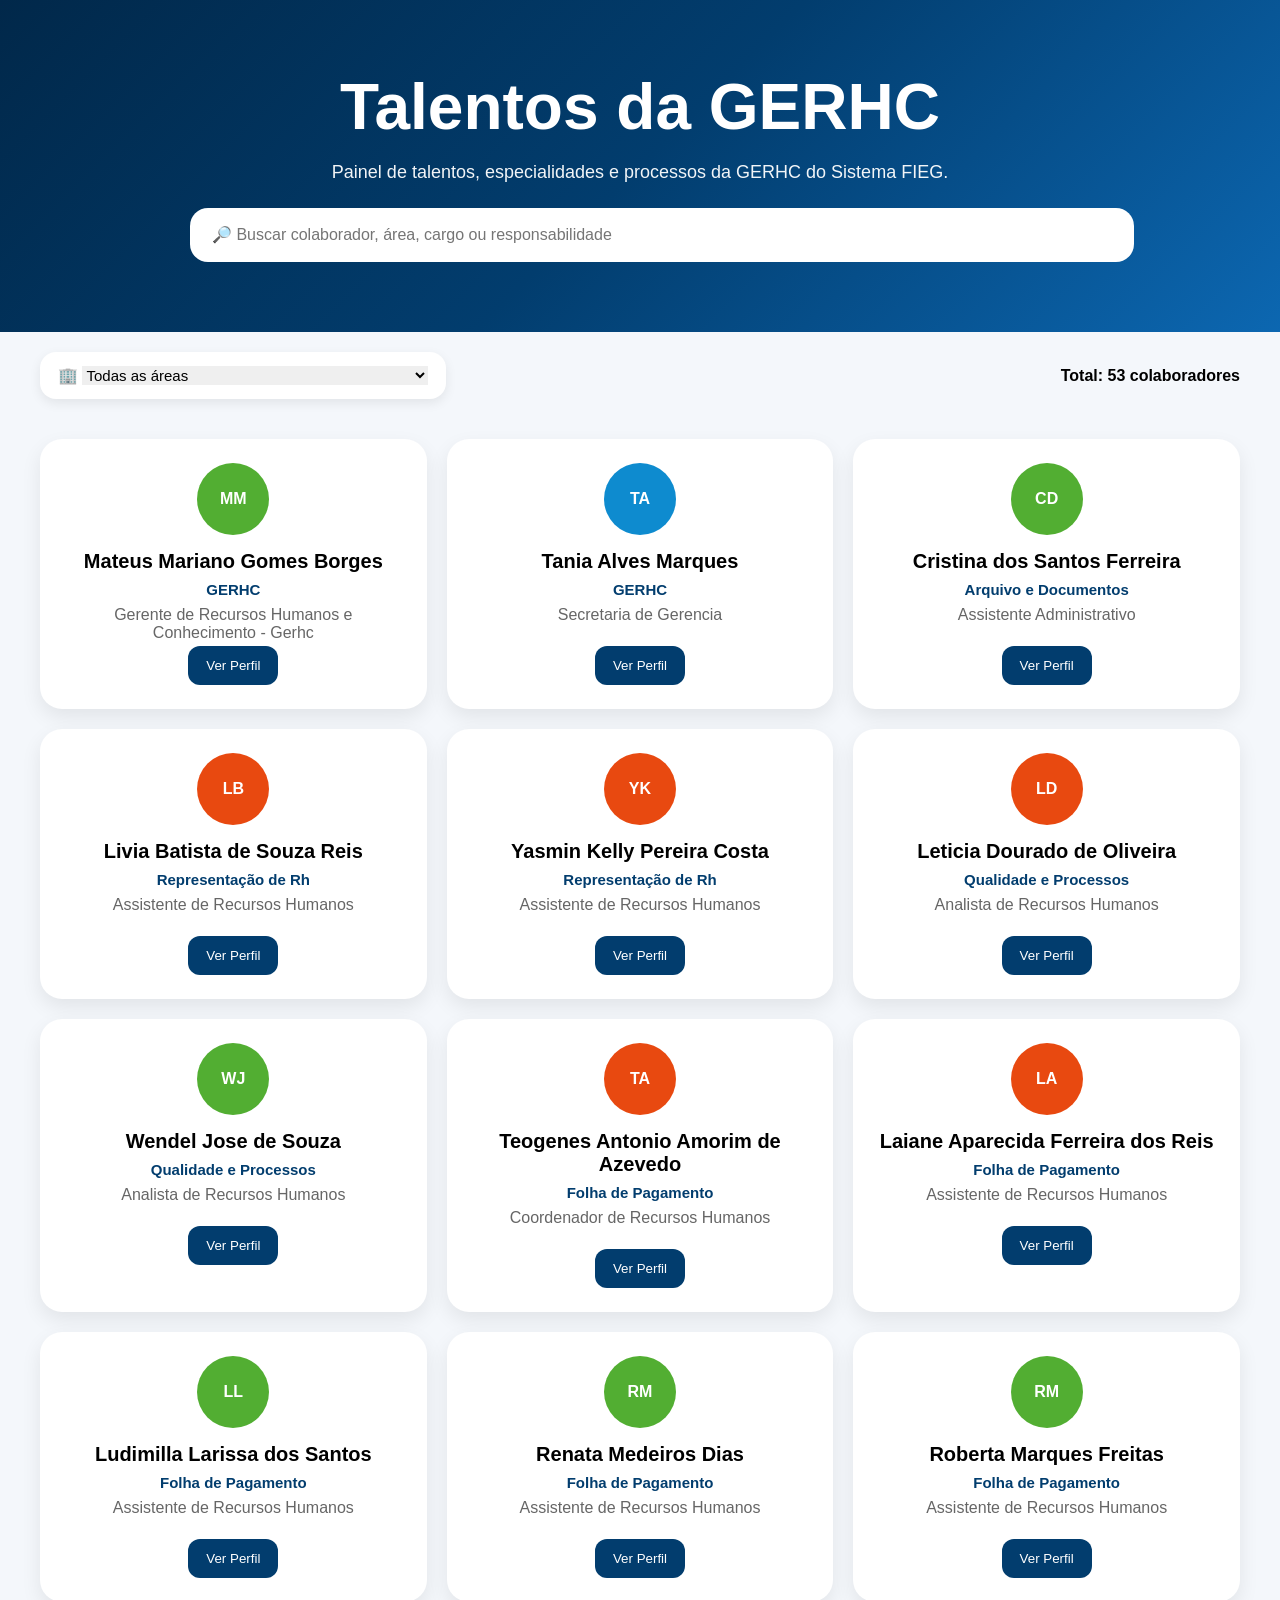
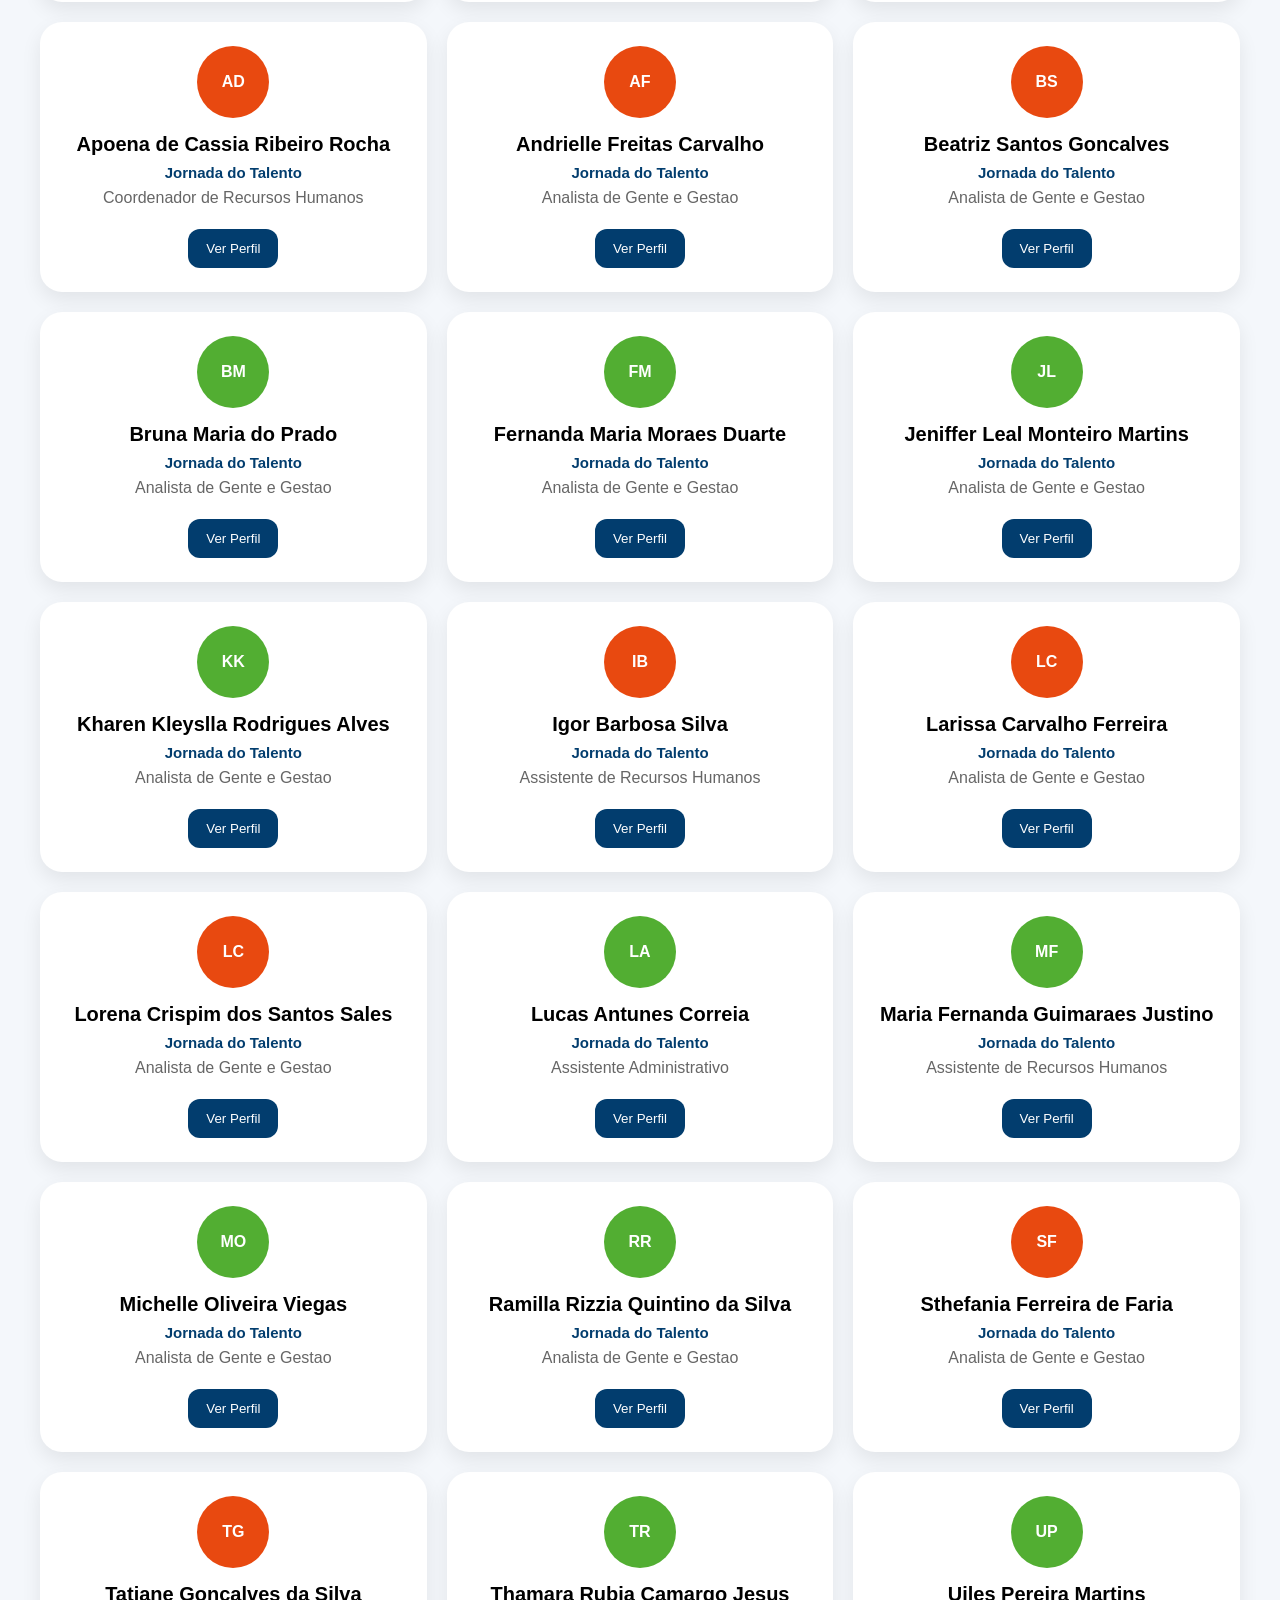
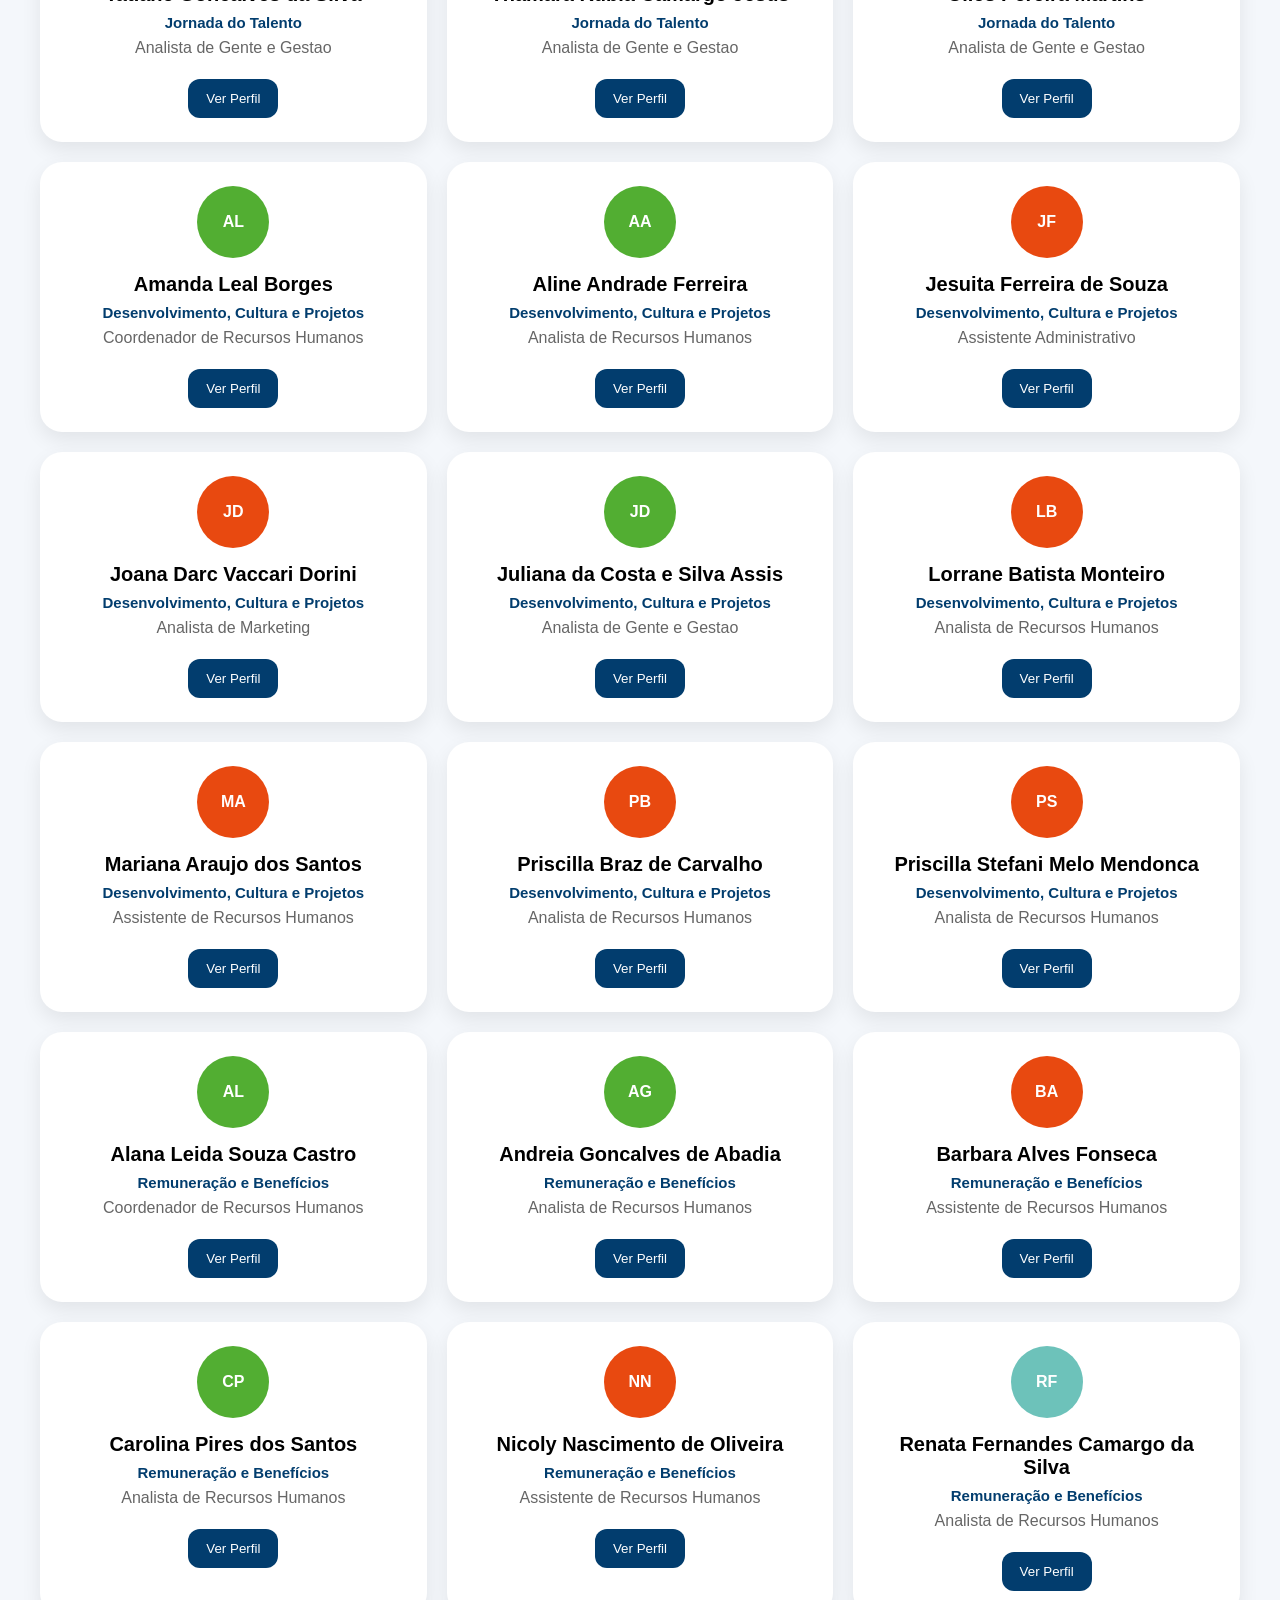
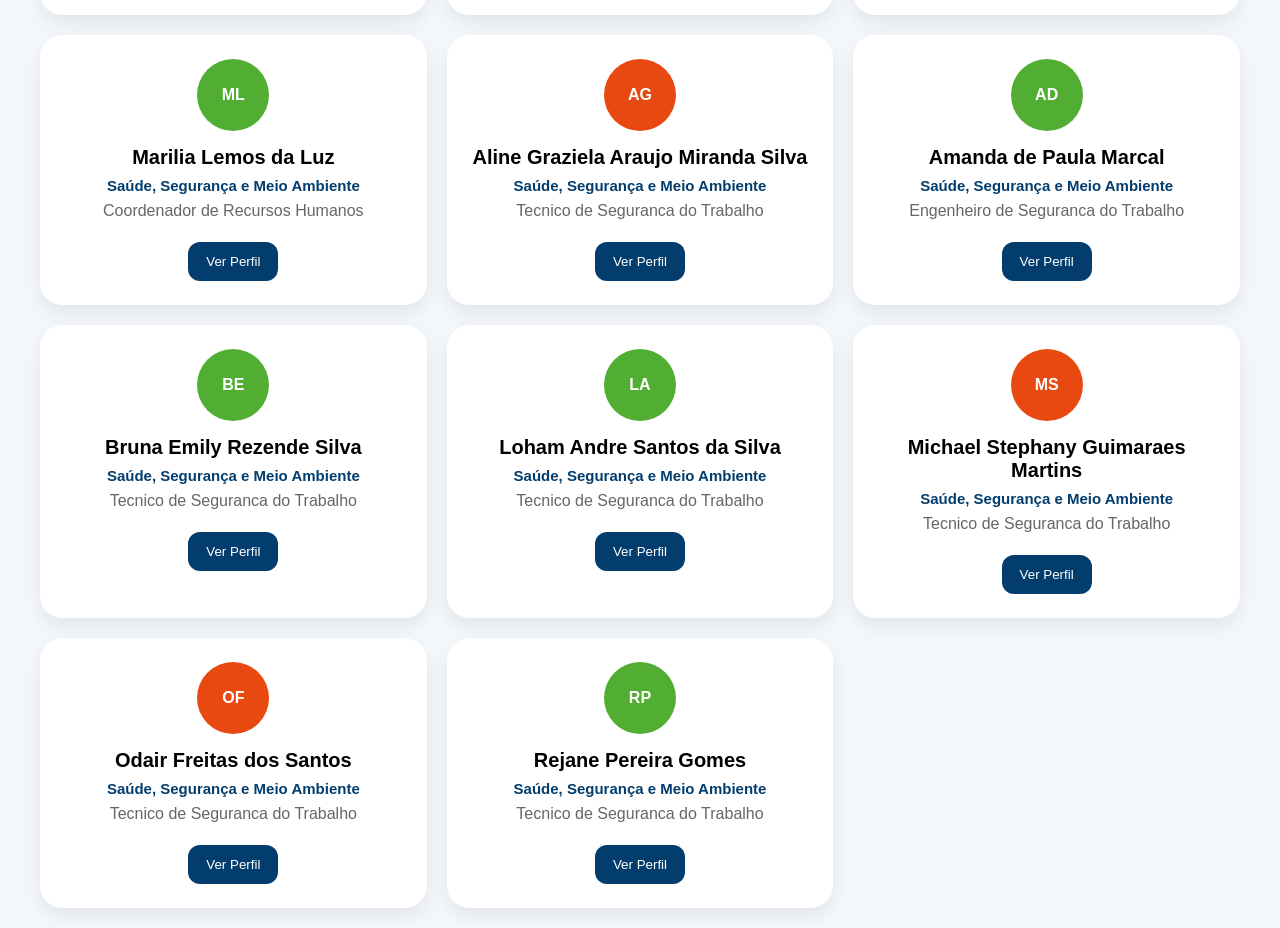
==== commit eace506f: "Change modal close element from span to button Replaced close span with a close button in modal." ====
--- a/index.html
+++ b/index.html
@@ -43,20 +43,30 @@
 <div id='cont'></div>
 </div>
 <div id='cards'></div>
-<div id='modal' class='modal'><div class='modalc'><span class="fechar" onclick="modal.style.display='none'">&times;</span><div id='perfil'></div></div></div>
+<div id='modal' class='modal'><div class='modalc'><button onclick="modal.style.display='none'">Fechar</button><div id='perfil'></div></div></div>
 <script>
 const dados=[{"nome": "MATEUS MARIANO GOMES BORGES", "area": "GERHC", "cargo": "GERENTE DE RECURSOS HUMANOS E CONHECIMENTO - GERHC", "email": "MATEUSMARIANO@FIEG.COM.BR", "contato": "6299805-4990", "resp": "Gerenciar o Departamento", "iniciais": "MM", "entidade": "SESI"}, {"nome": "TANIA ALVES MARQUES", "area": "GERHC", "cargo": "SECRETARIA DE GERENCIA", "email": "tania@fieg.com.br", "contato": "6299641-6042", "resp": "Secretária da Gerência", "iniciais": "TA", "entidade": "FIEG"}, {"nome": "CRISTINA DOS SANTOS FERREIRA", "area": "ARQUIVO E DOCUMENTOS", "cargo": "ASSISTENTE ADMINISTRATIVO", "email": "CRISTINASANTOS.SESI@FIEG.COM.BR", "contato": "62981693054", "resp": "Arquivar contorlar Documentações", "iniciais": "CD", "entidade": "SESI"}, {"nome": "LIVIA BATISTA DE SOUZA REIS", "area": "REPRESENTAÇÃO DE RH", "cargo": "ASSISTENTE DE RECURSOS HUMANOS", "email": "LIVIA@FIEG.COM.BR", "contato": "3219-1790", "resp": "Representação de RH - Suporte aos colaboradores da Casa da Indústria", "iniciais": "LB", "entidade": "SENAI"}, {"nome": "YASMIN KELLY PEREIRA COSTA", "area": "REPRESENTAÇÃO DE RH", "cargo": "ASSISTENTE DE RECURSOS HUMANOS", "email": "YASMIN@FIEG.COM.BR", "contato": "3219-2224", "resp": "Representação de RH - Suporte aos colaboradores da Casa da Indústria", "iniciais": "YK", "entidade": "SENAI"}, {"nome": "LETICIA DOURADO DE OLIVEIRA", "area": "QUALIDADE E PROCESSOS", "cargo": "ANALISTA DE RECURSOS HUMANOS", "email": "LETICIADOURADO.SENAI@FIEG.COM.BR", "contato": "3219-1303", "resp": "Acompanhamento e Produção de Documentos e Processos", "iniciais": "LD", "entidade": "SENAI"}, {"nome": "WENDEL JOSE DE SOUZA", "area": "QUALIDADE E PROCESSOS", "cargo": "ANALISTA DE RECURSOS HUMANOS", "email": "WENDEL@FIEG.COM.BR", "contato": "3219-1435", "resp": "Responsável pelo FPW", "iniciais": "WJ", "entidade": "SESI"}, {"nome": "TEOGENES ANTONIO AMORIM DE AZEVEDO", "area": "FOLHA DE PAGAMENTO", "cargo": "COORDENADOR DE RECURSOS HUMANOS", "email": "TEOGENES@FIEG.COM.BR", "contato": "3219-1353", "resp": "Coordenar área", "iniciais": "TA", "entidade": "SENAI"}, {"nome": "LAIANE APARECIDA FERREIRA DOS REIS", "area": "FOLHA DE PAGAMENTO", "cargo": "ASSISTENTE DE RECURSOS HUMANOS", "email": "laianeaparecida@fieg.com.br", "contato": "3219-1729", "resp": "Responsável por: Folha de Estagiários", "iniciais": "LA", "entidade": "SENAI"}, {"nome": "LUDIMILLA LARISSA DOS SANTOS", "area": "FOLHA DE PAGAMENTO", "cargo": "ASSISTENTE DE RECURSOS HUMANOS", "email": "LUDIMILLALARISSA@FIEG.COM.BR", "contato": "3219-1479", "resp": "Responsável por: Folha de Colaboradores SENAI", "iniciais": "LL", "entidade": "SESI"}, {"nome": "RENATA MEDEIROS DIAS", "area": "FOLHA DE PAGAMENTO", "cargo": "ASSISTENTE DE RECURSOS HUMANOS", "email": "renatamedeiros@fieg.com.br", "contato": "3219-1723", "resp": "Responsável por: Folha de Colaboradores SESI", "iniciais": "RM", "entidade": "SESI"}, {"nome": "ROBERTA MARQUES FREITAS", "area": "FOLHA DE PAGAMENTO", "cargo": "ASSISTENTE DE RECURSOS HUMANOS", "email": "ROBERTAMARQUES.SESI@FIEG.COM.BR", "contato": "3219-1480", "resp": "Responsável por: Folha de Prestadores", "iniciais": "RM", "entidade": "SESI"}, {"nome": "APOENA DE CASSIA RIBEIRO ROCHA", "area": "JORNADA DO TALENTO", "cargo": "COORDENADOR DE RECURSOS HUMANOS", "email": "APOENACASSIA@FIEG.COM.BR", "contato": "6299643-8810", "resp": "Coordenar área", "iniciais": "AD", "entidade": "SENAI"}, {"nome": "ANDRIELLE FREITAS CARVALHO", "area": "JORNADA DO TALENTO", "cargo": "ANALISTA DE GENTE E GESTAO", "email": "ANDRIELLEFREITAS@FIEG.COM.BR", "contato": "64999513770", "resp": "Responsável pelas unidades:\nUI Rio Verde / Jataí / Mineiros", "iniciais": "AF", "entidade": "SENAI"}, {"nome": "BEATRIZ SANTOS GONCALVES", "area": "JORNADA DO TALENTO ", "cargo": "ANALISTA DE GENTE E GESTAO", "email": "beatrizsantos@fieg.com.br", "contato": "6499247117", "resp": "Responsável pelas unidades:\nCasa da Indústria e Ed. Pedro Alves", "iniciais": "BS", "entidade": "SENAI"}, {"nome": "BRUNA MARIA DO PRADO", "area": "JORNADA DO TALENTO ", "cargo": "ANALISTA DE GENTE E GESTAO", "email": "brunaprado@fieg.com.br", "contato": "6299860-8086", "resp": "Responsável pelas unidades:\nSESI Campinas / FATESG", "iniciais": "BM", "entidade": "SESI"}, {"nome": "FERNANDA MARIA MORAES DUARTE", "area": "JORNADA DO TALENTO ", "cargo": "ANALISTA DE GENTE E GESTAO", "email": "FERNANDAMORAES.SESI@FIEG.COM.BR", "contato": "6299935-0700", "resp": "Responsável pelas unidades:\nSESI Canaã / SESI Planalto", "iniciais": "FM", "entidade": "SESI"}, {"nome": "JENIFFER LEAL MONTEIRO MARTINS", "area": "JORNADA DO TALENTO ", "cargo": "ANALISTA DE GENTE E GESTAO", "email": "JENIFFER@FIEG.COM.BR", "contato": "6299454-3907", "resp": "Responsável pelas unidades:\nIST Alimentos / Fatec Italo Bologna / IST Automação", "iniciais": "JL", "entidade": "SESI"}, {"nome": "KHAREN KLEYSLLA RODRIGUES ALVES", "area": "JORNADA DO TALENTO ", "cargo": "ANALISTA DE GENTE E GESTAO", "email": "KHAREN@FIEG.COM.BR", "contato": "6299408-1985", "resp": "Responsável pelas unidades:\nSESI Clube / Teatro SESI / UI Jardim Colorado / SESI Aruanã", "iniciais": "KK", "entidade": "SESI"}, {"nome": "IGOR BARBOSA SILVA", "area": "JORNADA DO TALENTO ", "cargo": "ASSISTENTE DE RECURSOS HUMANOS", "email": "IGORBARBOSA.SENAI@FIEG.COM.BR", "contato": "3219-1381", "resp": "Classificação Final de PS, triagem de currículos, Acompanahemnto e Elaboração de Indicadores e Relatórios da Área, Atualização de Documentos, Otimização de processos internos.", "iniciais": "IB", "entidade": "SENAI"}, {"nome": "LARISSA CARVALHO FERREIRA", "area": "JORNADA DO TALENTO ", "cargo": "ANALISTA DE GENTE E GESTAO", "email": "LARISSACARVALHO@FIEG.COM.BR", "contato": "6498111-3959", "resp": "Responsável pelas unidades:\nSESI Itumbiara / SENAI Itumbiara / UI Quirinópolis", "iniciais": "LC", "entidade": "SENAI"}, {"nome": "LORENA CRISPIM DOS SANTOS SALES", "area": "JORNADA DO TALENTO ", "cargo": "ANALISTA DE GENTE E GESTAO", "email": "LORENACRISPIM@FIEG.COM.BR", "contato": "6299680-8352", "resp": "Responsável pelas unidades:\nFATEC Roberto Mange e UI Luziânia", "iniciais": "LC", "entidade": "SENAI"}, {"nome": "LUCAS ANTUNES CORREIA", "area": "JORNADA DO TALENTO ", "cargo": "ASSISTENTE ADMINISTRATIVO", "email": "lucasantunes@fieg.com.br", "contato": "", "resp": "Suporte ", "iniciais": "LA", "entidade": "SESI"}, {"nome": "MARIA FERNANDA GUIMARAES JUSTINO", "area": "JORNADA DO TALENTO ", "cargo": "ASSISTENTE DE RECURSOS HUMANOS", "email": "MARIAFERNANDA@FIEG.COM.BR", "contato": "3219-1028", "resp": "Suporte para Jornada do Talento", "iniciais": "MF", "entidade": "SESI"}, {"nome": "MICHELLE OLIVEIRA VIEGAS", "area": "JORNADA DO TALENTO ", "cargo": "ANALISTA DE GENTE E GESTAO", "email": "MICHELLEOLIVEIRA@FIEG.COM.BR", "contato": "6299982-7134", "resp": "Responsável pelas unidades:\nSESI Jundiaí / SESI Jaiara / SST Jundiaí / SESI DAIA", "iniciais": "MO", "entidade": "SESI"}, {"nome": "RAMILLA RIZZIA QUINTINO DA SILVA", "area": "JORNADA DO TALENTO ", "cargo": "ANALISTA DE GENTE E GESTAO", "email": "ramilla.sesi@fieg.com.br", "contato": "62996718396", "resp": "Responsável pelas unidades:\nSESI Crixás / UI Barro Alto / UI Niquelandia / UI Minaçu / UI Goianésia", "iniciais": "RR", "entidade": "SESI"}, {"nome": "STHEFANIA FERREIRA DE FARIA", "area": "JORNADA DO TALENTO ", "cargo": "ANALISTA DE GENTE E GESTAO", "email": "sthefaniafaria@fieg.com.br", "contato": "", "resp": "Responsável pelas unidades:\nSENAI Canaã", "iniciais": "SF", "entidade": "SENAI"}, {"nome": "TATIANE GONCALVES DA SILVA", "area": "JORNADA DO TALENTO ", "cargo": "ANALISTA DE GENTE E GESTAO", "email": "TATIANEGONCALVES@FIEG.COM.BR", "contato": "6499273-4788", "resp": "Responsável pelas unidades:\nUI Catalão", "iniciais": "TG", "entidade": "SENAI"}, {"nome": "THAMARA RUBIA CAMARGO JESUS", "area": "JORNADA DO TALENTO ", "cargo": "ANALISTA DE GENTE E GESTAO", "email": "thamara@fieg.com.br", "contato": "6299678-2097", "resp": "Responsável pelas unidades:\nUI Aparecida De Goiânia / UI Celso Charuri / UI Senador Canedo", "iniciais": "TR", "entidade": "SESI"}, {"nome": "UILES PEREIRA MARTINS", "area": "JORNADA DO TALENTO ", "cargo": "ANALISTA DE GENTE E GESTAO", "email": "UILESMARTINS@FIEG.COM.BR", "contato": "6499203-5539", "resp": "Responsável pelas unidades:\nUDIGI  / CAT Goiânia / Central SST", "iniciais": "UP", "entidade": "SESI"}, {"nome": "AMANDA LEAL BORGES", "area": "DESENVOLVIMENTO, CULTURA E PROJETOS", "cargo": "COORDENADOR DE RECURSOS HUMANOS", "email": "AMANDABORGES@FIEG.COM.BR", "contato": "6298582-2331", "resp": "Coordenar área", "iniciais": "AL", "entidade": "SESI"}, {"nome": "ALINE ANDRADE FERREIRA", "area": "DESENVOLVIMENTO, CULTURA E PROJETOS", "cargo": "ANALISTA DE RECURSOS HUMANOS", "email": "ALINE.SESI@FIEG.COM.BR", "contato": "6299932-1131", "resp": "Responsável por: Programa Inspirar, Programa Incluir e Bolsa de Estudos", "iniciais": "AA", "entidade": "SESI"}, {"nome": "JESUITA FERREIRA DE SOUZA", "area": "DESENVOLVIMENTO, CULTURA E PROJETOS", "cargo": "ASSISTENTE ADMINISTRATIVO", "email": "JESUITASOUZA@FIEG.COM.BR", "contato": "6298537-9021", "resp": "Responsável por: Assitente Ações de Desenvolvimento", "iniciais": "JF", "entidade": "SENAI"}, {"nome": "JOANA DARC VACCARI DORINI", "area": "DESENVOLVIMENTO, CULTURA E PROJETOS", "cargo": "ANALISTA DE MARKETING", "email": "JOANADORINI@FIEG.COM.BR", "contato": "3219-1449", "resp": "Responsável por: Design, Comunicações e Ações de Endomarketing", "iniciais": "JD", "entidade": "SENAI"}, {"nome": "JULIANA DA COSTA E SILVA ASSIS", "area": "DESENVOLVIMENTO, CULTURA E PROJETOS", "cargo": "ANALISTA DE GENTE E GESTAO", "email": "JULIANACOSTA@FIEG.COM.BR", "contato": "6299619-7138", "resp": "Responsável por: Psicológa responsável pelo Programa Psicossocial", "iniciais": "JD", "entidade": "SESI"}, {"nome": "LORRANE BATISTA MONTEIRO", "area": "DESENVOLVIMENTO, CULTURA E PROJETOS", "cargo": "ANALISTA DE RECURSOS HUMANOS", "email": "LORRANEBATISTA@FIEG.COM.BR", "contato": "6299251-9534", "resp": "Responsável por: Desenvolvimento - Capacitções Externas e Bolsa de Estudos", "iniciais": "LB", "entidade": "SENAI"}, {"nome": "MARIANA ARAUJO DOS SANTOS", "area": "DESENVOLVIMENTO, CULTURA E PROJETOS", "cargo": "ASSISTENTE DE RECURSOS HUMANOS", "email": "MARIANASANTOS@FIEG.COM.BR", "contato": "3219-1456", "resp": "Responsável por: Desenvolvimento - Capacitações Internas e Incompany, Universidade Corporativa e Acompanhamento de Programas de Formação", "iniciais": "MA", "entidade": "SENAI"}, {"nome": "PRISCILLA BRAZ DE CARVALHO", "area": "DESENVOLVIMENTO, CULTURA E PROJETOS", "cargo": "ANALISTA DE RECURSOS HUMANOS", "email": "priscillabraz@fieg.com.br", "contato": "3219-1080", "resp": "Responsável por: Criação e Estruturação de novos projetos", "iniciais": "PB", "entidade": "SENAI"}, {"nome": "PRISCILLA STEFANI MELO MENDONCA", "area": "DESENVOLVIMENTO, CULTURA E PROJETOS", "cargo": "ANALISTA DE RECURSOS HUMANOS", "email": "PRISCILLA@FIEG.COM.BR", "contato": "6299880-5082", "resp": "Responsável por: Cultura e Clima", "iniciais": "PS", "entidade": "SENAI"}, {"nome": "ALANA LEIDA SOUZA CASTRO", "area": "REMUNERAÇÃO E BENEFÍCIOS", "cargo": "COORDENADOR DE RECURSOS HUMANOS", "email": "ALANACASTRO@FIEG.COM.BR", "contato": "3219-1783", "resp": "Coordenar área", "iniciais": "AL", "entidade": "SESI"}, {"nome": "ANDREIA GONCALVES DE ABADIA", "area": "REMUNERAÇÃO E BENEFÍCIOS", "cargo": "ANALISTA DE RECURSOS HUMANOS", "email": "ANDREIAGONCALVES@FIEG.COM.BR", "contato": "3219-2228", "resp": "Responsável por: Remunerção e Controle de MRC's", "iniciais": "AG", "entidade": "SESI"}, {"nome": "BARBARA ALVES FONSECA", "area": "REMUNERAÇÃO E BENEFÍCIOS", "cargo": "ASSISTENTE DE RECURSOS HUMANOS", "email": "barbaraaf@fieg.com.br", "contato": "3219-2251", "resp": "Responsável por: Plano de Saúde e Benefício Ifood", "iniciais": "BA", "entidade": "SENAI"}, {"nome": "CAROLINA PIRES DOS SANTOS", "area": "REMUNERAÇÃO E BENEFÍCIOS", "cargo": "ANALISTA DE RECURSOS HUMANOS", "email": "CAROLINASANTOS.SESI@FIEG.COM.BR", "contato": "3219-2227", "resp": "Responsável por: Processos Seletivos e Reenquadramentos", "iniciais": "CP", "entidade": "SESI"}, {"nome": "NICOLY NASCIMENTO DE OLIVEIRA", "area": "REMUNERAÇÃO E BENEFÍCIOS", "cargo": "ASSISTENTE DE RECURSOS HUMANOS", "email": "NICOLY@FIEG.COM.BR", "contato": "3219-1797", "resp": "Responsável por: Plano de Saúde e Benefício Ifood", "iniciais": "NN", "entidade": "SENAI"}, {"nome": "RENATA FERNANDES CAMARGO DA SILVA", "area": "REMUNERAÇÃO E BENEFÍCIOS", "cargo": "ANALISTA DE RECURSOS HUMANOS", "email": "RENATASILVA.IEL@FIEG.COM.BR", "contato": "3219-1704", "resp": "Responsável por: Plano de Saúde", "iniciais": "RF", "entidade": "IEL"}, {"nome": "MARILIA LEMOS DA LUZ", "area": "SAÚDE, SEGURANÇA E MEIO AMBIENTE", "cargo": "COORDENADOR DE RECURSOS HUMANOS", "email": "marilialemos@fieg.com.br", "contato": "6299678-1779", "resp": "Coordenar área", "iniciais": "ML", "entidade": "SESI"}, {"nome": "ALINE GRAZIELA ARAUJO MIRANDA SILVA", "area": "SAÚDE, SEGURANÇA E MEIO AMBIENTE", "cargo": "TECNICO DE SEGURANCA DO TRABALHO", "email": "alinesilva@fieg.com.br", "contato": "6299614-8480", "resp": "Responsável por: \nSENAI Canaã\nSESI Canaã\nInstituto de Alimentos\nSESI Planalto\nSESI Campinas\nInstituto de Automação\nFATEC Ítalo Bologna ", "iniciais": "AG", "entidade": "SENAI"}, {"nome": "AMANDA DE PAULA MARCAL", "area": "SAÚDE, SEGURANÇA E MEIO AMBIENTE", "cargo": "ENGENHEIRO DE SEGURANCA DO TRABALHO", "email": "AMANDAMARCAL@FIEG.COM.BR", "contato": "3219-2225", "resp": "Responsável por: Engenharia do Trabalho", "iniciais": "AD", "entidade": "SESI"}, {"nome": "BRUNA EMILY REZENDE SILVA", "area": "SAÚDE, SEGURANÇA E MEIO AMBIENTE", "cargo": "TECNICO DE SEGURANCA DO TRABALHO", "email": "brunasilva@fieg.com.br", "contato": "6299682-5033", "resp": "Responsável por: \nSENAI Goianésia\nHotel SESI Aruanã\nCrixás \nSESI SENAI Minaçu (SAMA)\nSESI/SENAI Niquelândia \nCAT Barro alto", "iniciais": "BE", "entidade": "SESI"}, {"nome": "LOHAM ANDRE SANTOS DA SILVA", "area": "SAÚDE, SEGURANÇA E MEIO AMBIENTE", "cargo": "TECNICO DE SEGURANCA DO TRABALHO", "email": "lohamandre@fieg.com.br", "contato": "6299955-8935", "resp": "Responsável por: \nCasa da Indústria\nCat Goiânia \nUnidigital\nCentral SST\nPrédio Pedro Alves\nFatesg\nEscola Trindade\nEscola Jardins", "iniciais": "LA", "entidade": "SESI"}, {"nome": "MICHAEL STEPHANY GUIMARAES MARTINS", "area": "SAÚDE, SEGURANÇA E MEIO AMBIENTE", "cargo": "TECNICO DE SEGURANCA DO TRABALHO", "email": "MICHAELMARTINS@FIEG.COM.BR", "contato": "6499647-8386", "resp": "Responsável por: \nUI Itumbiara\nUI Rio Verde \nUI Mineiros\nUI Jataí \nUI Catalão\nSESI Rio quente\nUI Quirinópolis", "iniciais": "MS", "entidade": "SENAI"}, {"nome": "ODAIR FREITAS DOS SANTOS", "area": "SAÚDE, SEGURANÇA E MEIO AMBIENTE", "cargo": "TECNICO DE SEGURANCA DO TRABALHO", "email": "ODAIRFREITAS@FIEG.COM.BR", "contato": "6299574-0156", "resp": "Responsável por: \nSESI Jaiara\nUI Luziânia\n(Escola Nova) Santo Antônio do Descoberto\nSESI Flores de Goiás\nSESI Jundiaí\nJundiaí SST\nDAIA SST\nSENAI Roberto Mange", "iniciais": "OF", "entidade": "SENAI"}, {"nome": "REJANE PEREIRA GOMES", "area": "SAÚDE, SEGURANÇA E MEIO AMBIENTE", "cargo": "TECNICO DE SEGURANCA DO TRABALHO", "email": "REJANEGOMES@FIEG.COM.BR", "contato": "6299670-6368", "resp": "Responsável por: UI Aparecida\nUI Celso Charuri\nSENAI Senador Canedo\nUI Jardim Colorado\nClube Ferreira Pacheco \nTeatro SESI", "iniciais": "RP", "entidade": "SESI"}];
 const cores={FIEG:'#0e8bcf',SESI:'#52ae32',SENAI:'#e84910',IEL:'#6dc2ba'};
 [...new Set(dados.map(x=>x.area))].sort().forEach(a=>filtro.innerHTML+=`<option>${a}</option>`);
+
+function formatarNome(texto){
+ const minusculas=['de','da','do','das','dos','e'];
+ return texto.toLowerCase().split(' ').map((p,i)=>{
+   if(i>0 && minusculas.includes(p)) return p;
+   return p.charAt(0).toUpperCase()+p.slice(1);
+ }).join(' ');
+}
+
 function render(){
+
 let t=busca.value.toLowerCase(),a=filtro.value;
 let l=dados.filter(x=>(!a||x.area===a)&&JSON.stringify(x).toLowerCase().includes(t));
 cont.innerText=`Total: ${l.length} colaboradores`;
-cards.innerHTML=l.map(p=>`<div class='card'><div class='avatar' style='background:${cores[p.entidade]||'#023d6e'}'>${p.iniciais}</div><div class='nome'>${p.nome}</div><div class='area'>${p.area}</div><div class='cargo'>${p.cargo}</div><button class='btn' onclick="abrir('${p.email}')"> Ver Perfil</button></div>`).join('');
+cards.innerHTML=l.map(p=>`<div class='card'><div class='avatar' style='background:${cores[p.entidade]||'#023d6e'}'>${p.iniciais}</div><div class='nome'>${formatarNome(p.nome)}</div><div class='area'>${p.area==='GERHC'?'GERHC':formatarNome(p.area)}</div><div class='cargo'>${formatarNome(p.cargo)}</div><button class='btn' onclick="abrir('${p.email}')"> Ver Perfil</button></div>`).join('');
 }
 function abrir(e){
 let p=dados.find(x=>x.email===e);
-perfil.innerHTML=`<h2>${p.nome}</h2><h3>${p.area}</h3><p><b>${p.cargo}</b></p><p>${p.resp}</p><div style='margin-top:15px;display:flex;gap:10px;flex-wrap:wrap'>
+perfil.innerHTML=`<h2>${formatarNome(p.nome)}</h2><h3>${p.area==='GERHC'?'GERHC':formatarNome(p.area)}</h3><p><b>${formatarNome(p.cargo)}</b></p><p>${p.resp}</p><div style='margin-top:15px;display:flex;gap:10px;flex-wrap:wrap'>
 <a href="mailto:${p.email}" class="btn-email">Enviar E-mail</a>
 <a href="https://wa.me/${p.contato.replace(/\D/g,'')}" target="_blank" class="btn-whatsapp">WhatsApp</a>
 </div>`;
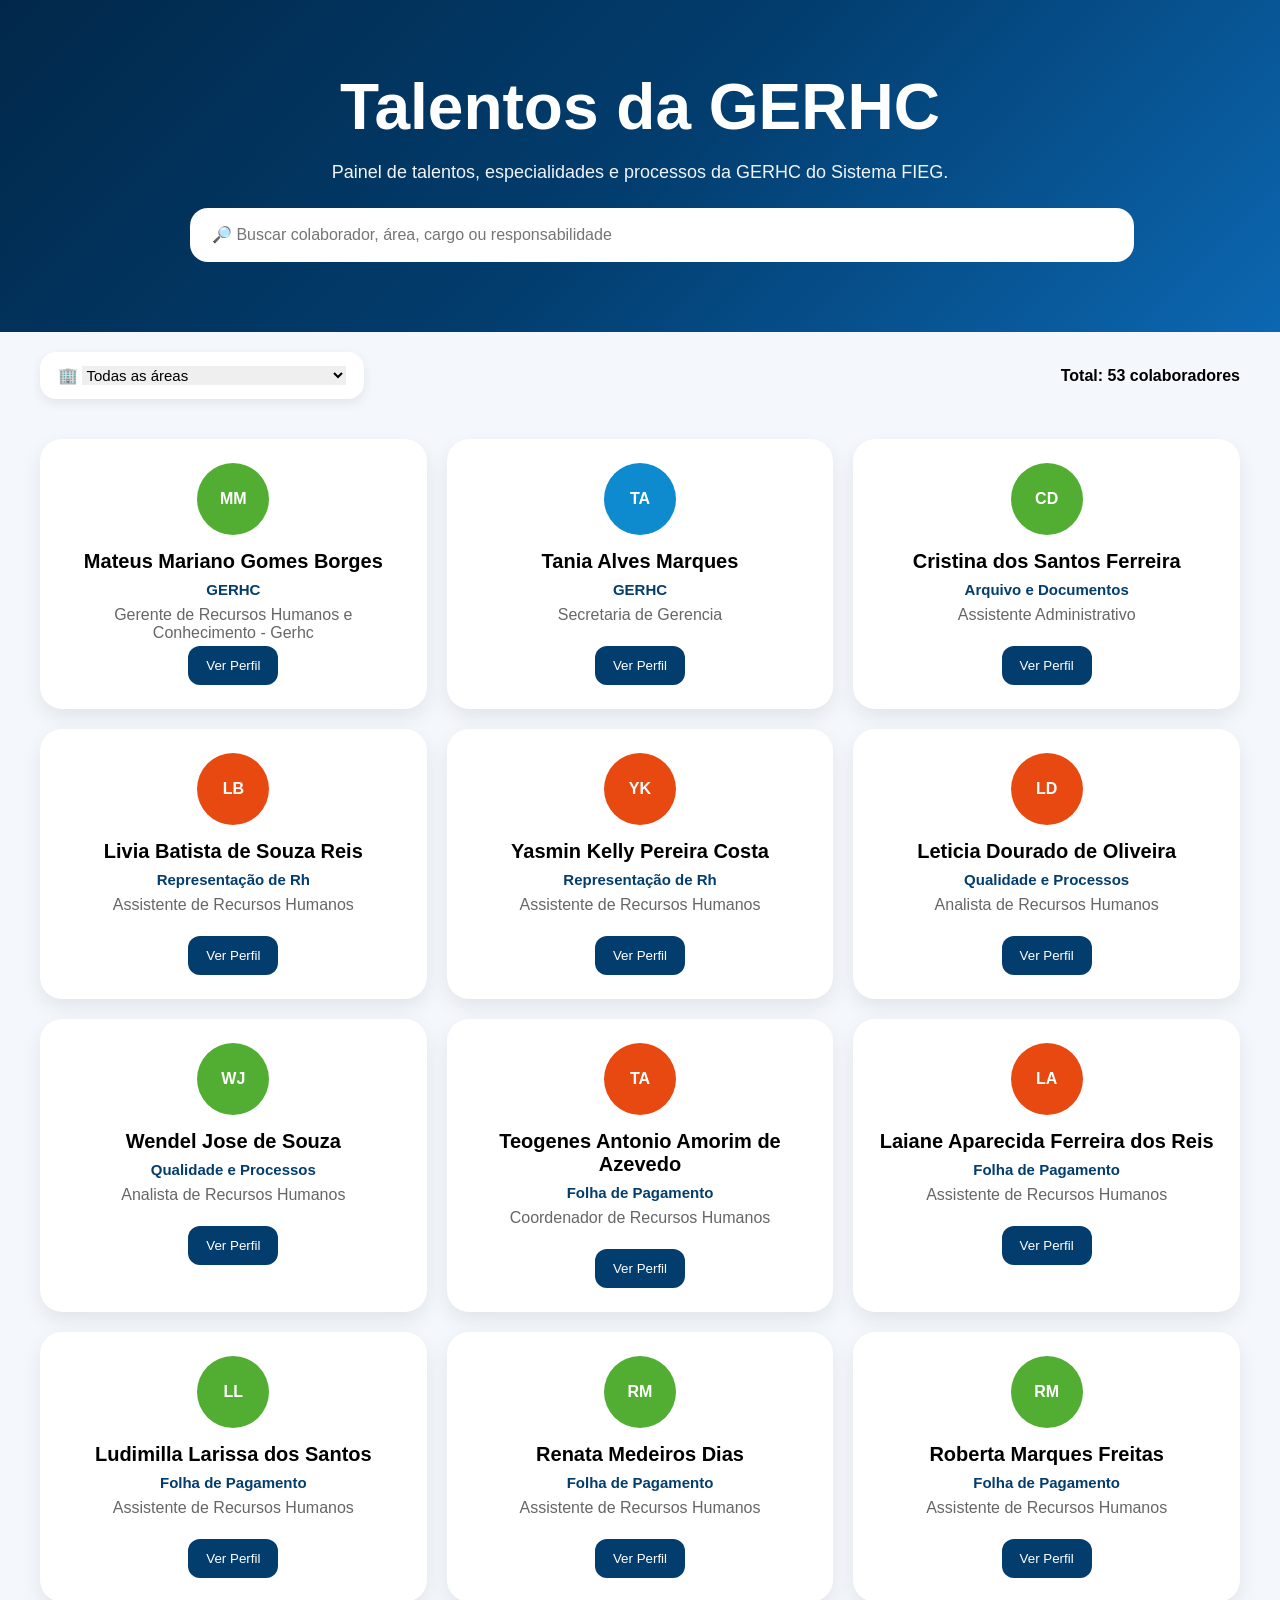
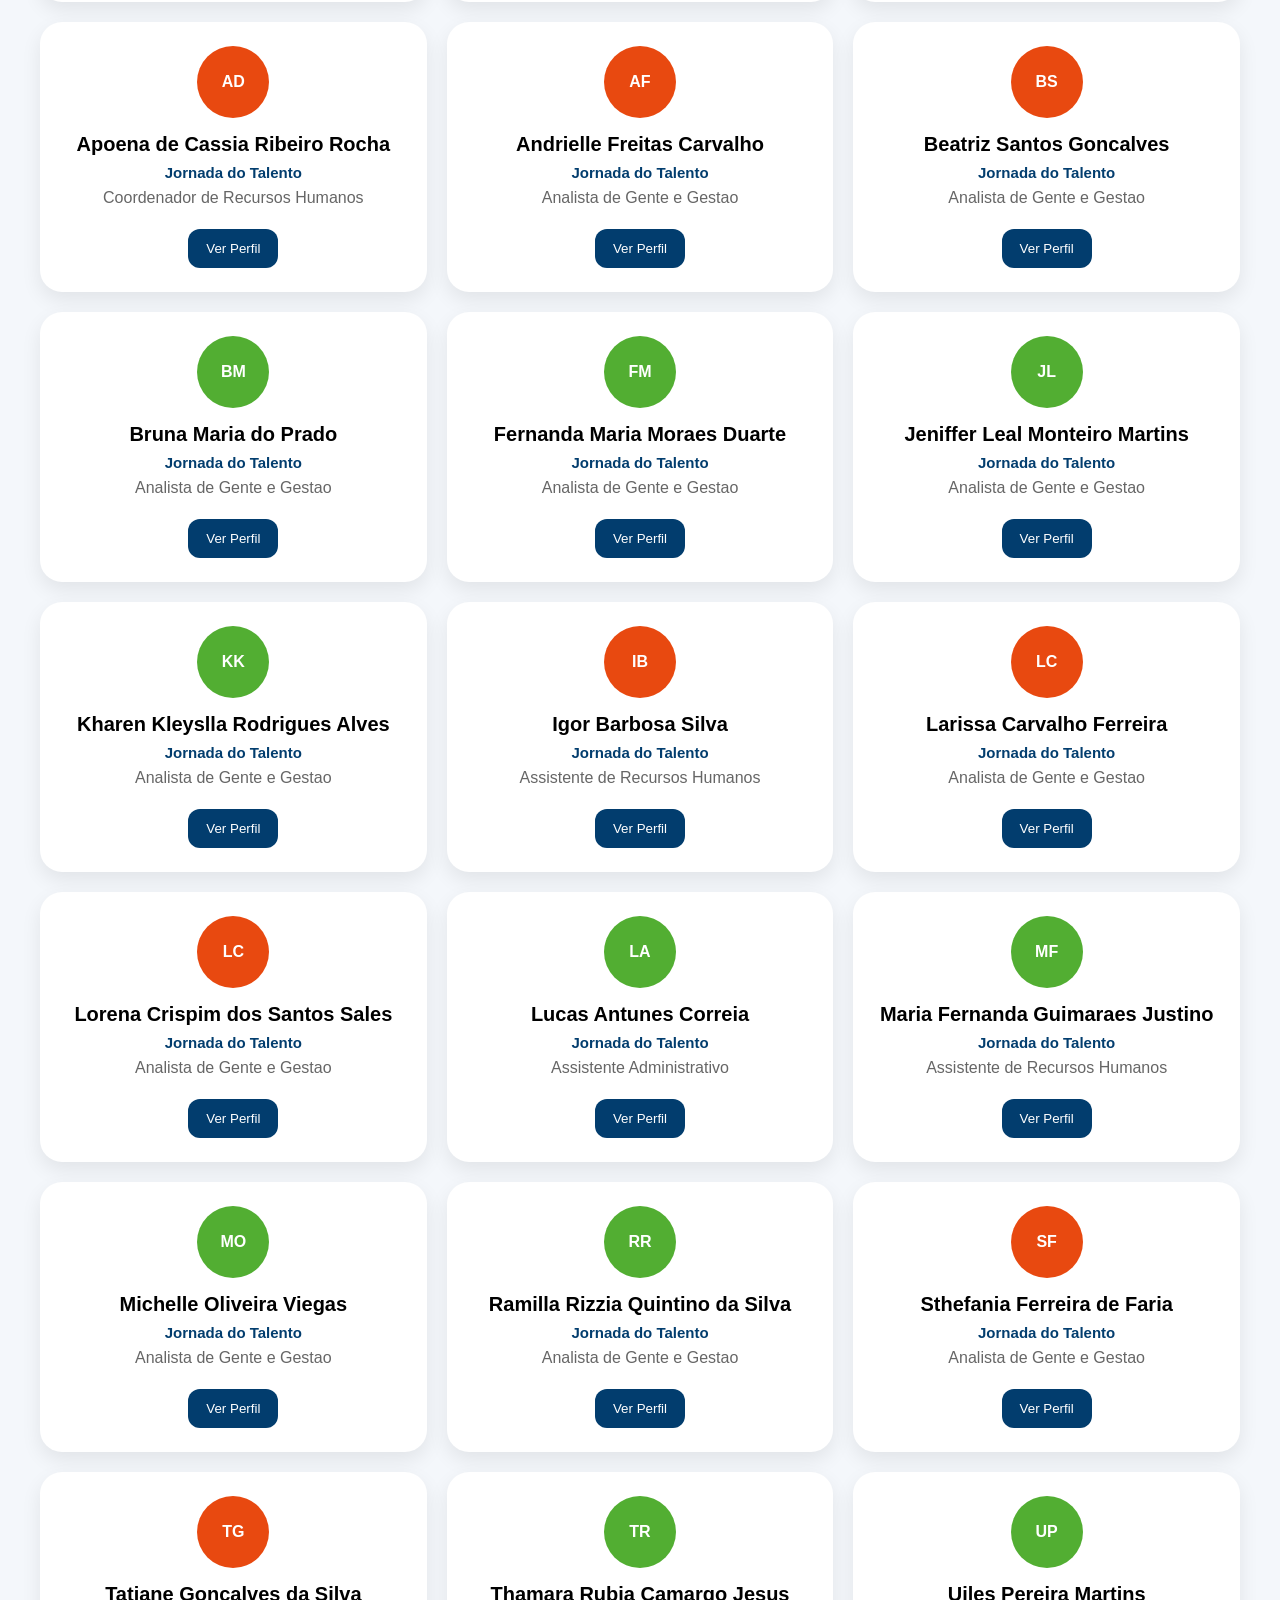
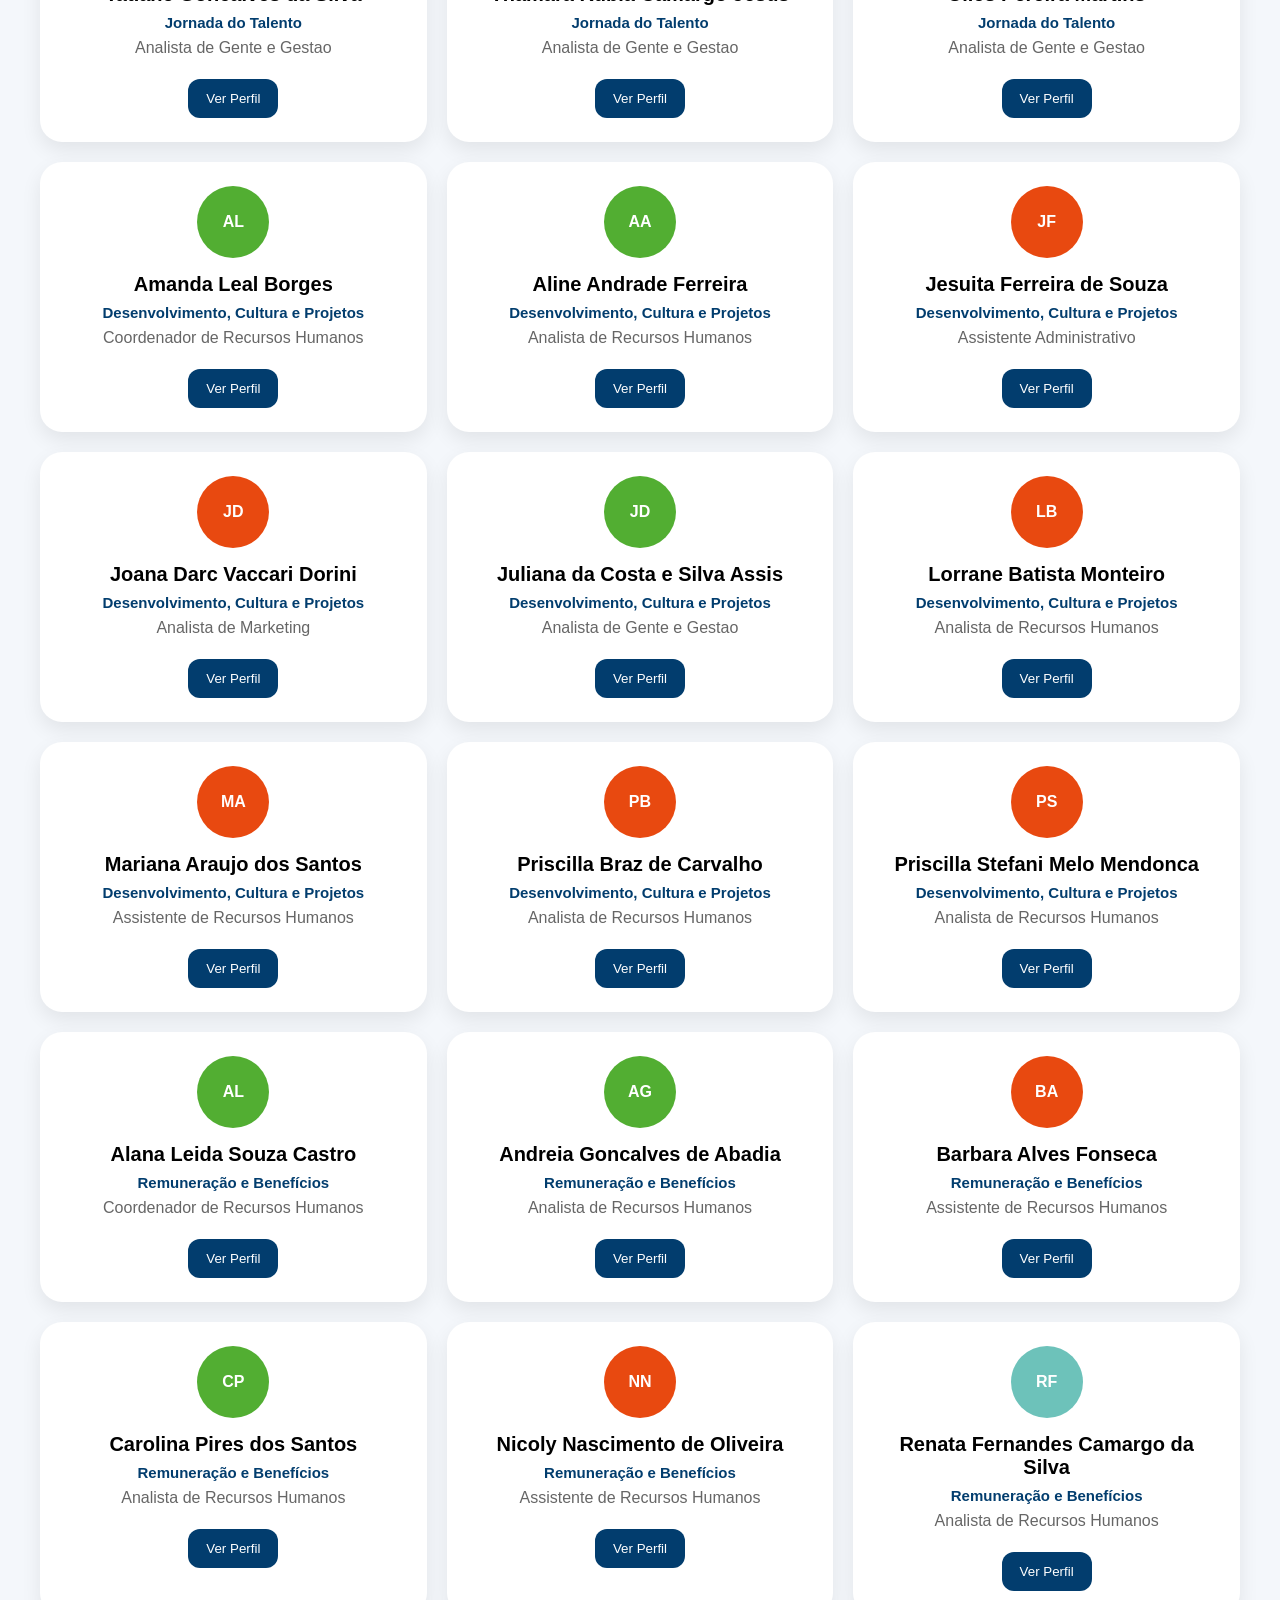
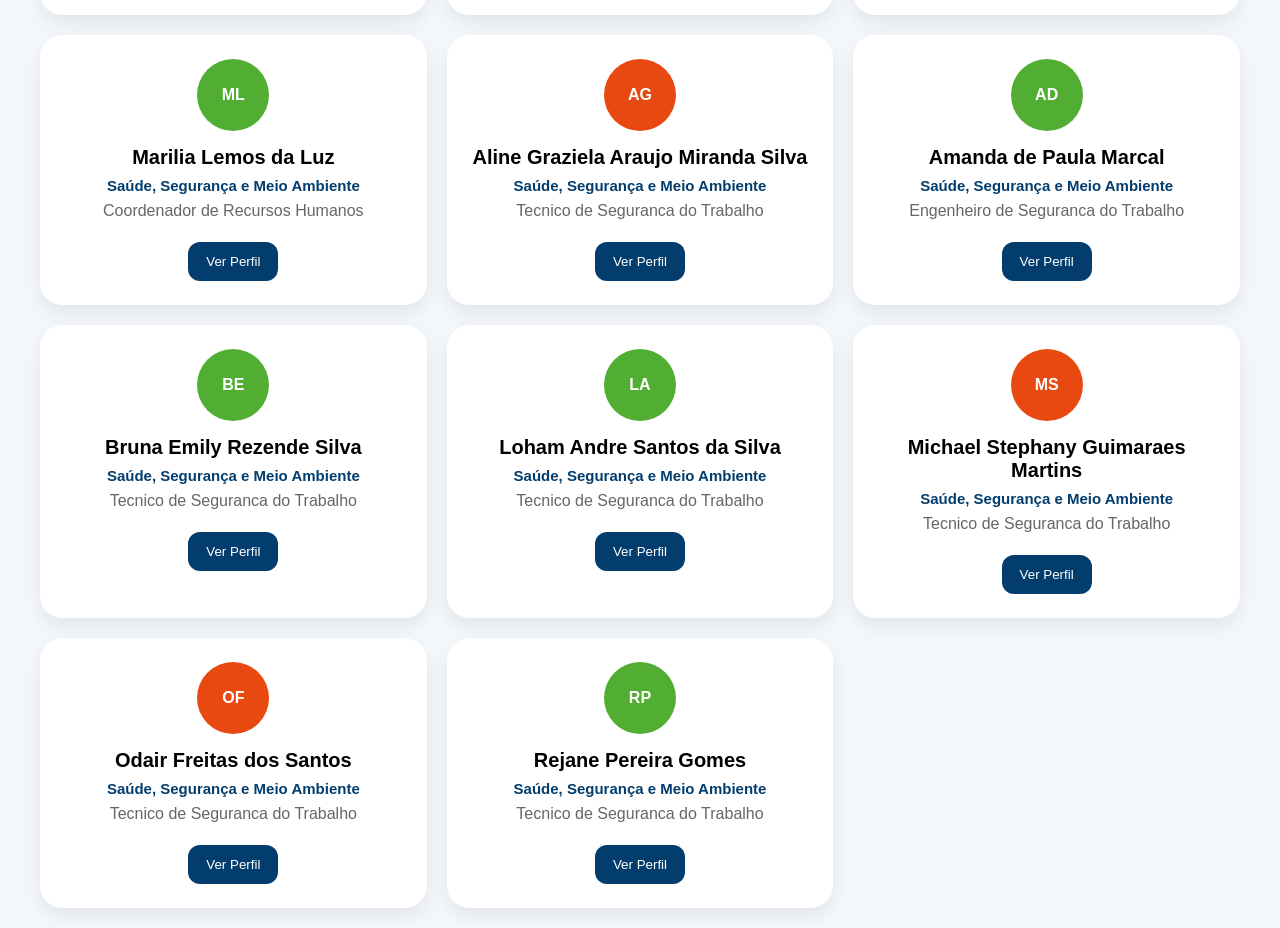
==== commit b2b0c358: "Add files via upload" ====
--- a/index.html
+++ b/index.html
@@ -20,18 +20,6 @@
 .btn{background:#023d6e;color:#fff;border:none;border-radius:12px;padding:12px 18px;cursor:pointer}
 .modal{display:none;position:fixed;inset:0;background:rgba(0,0,0,.7)}
 .modalc{background:#fff;max-width:800px;margin:3% auto;padding:25px;border-radius:20px}
-
-.btn-email,.btn-whatsapp{
-display:inline-block;
-padding:10px 16px;
-border-radius:10px;
-text-decoration:none;
-font-weight:600;
-color:#fff;
-}
-.btn-email{background:#023d6e;}
-.btn-whatsapp{background:#25D366;}
-
 </style></head><body>
 <header class='hero'>
 <h1>Talentos da GERHC</h1>
@@ -43,22 +31,29 @@
 <div id='cont'></div>
 </div>
 <div id='cards'></div>
-<div id='modal' class='modal'><div class='modalc'><button onclick="modal.style.display='none'">Fechar</button><div id='perfil'></div></div></div>
+<div id='modal' class='modal'><div class='modalc'><span class="fechar" onclick="modal.style.display='none'">&times;</span><div id='perfil'></div></div></div>
 <script>
 const dados=[{"nome": "MATEUS MARIANO GOMES BORGES", "area": "GERHC", "cargo": "GERENTE DE RECURSOS HUMANOS E CONHECIMENTO - GERHC", "email": "MATEUSMARIANO@FIEG.COM.BR", "contato": "6299805-4990", "resp": "Gerenciar o Departamento", "iniciais": "MM", "entidade": "SESI"}, {"nome": "TANIA ALVES MARQUES", "area": "GERHC", "cargo": "SECRETARIA DE GERENCIA", "email": "tania@fieg.com.br", "contato": "6299641-6042", "resp": "Secretária da Gerência", "iniciais": "TA", "entidade": "FIEG"}, {"nome": "CRISTINA DOS SANTOS FERREIRA", "area": "ARQUIVO E DOCUMENTOS", "cargo": "ASSISTENTE ADMINISTRATIVO", "email": "CRISTINASANTOS.SESI@FIEG.COM.BR", "contato": "62981693054", "resp": "Arquivar contorlar Documentações", "iniciais": "CD", "entidade": "SESI"}, {"nome": "LIVIA BATISTA DE SOUZA REIS", "area": "REPRESENTAÇÃO DE RH", "cargo": "ASSISTENTE DE RECURSOS HUMANOS", "email": "LIVIA@FIEG.COM.BR", "contato": "3219-1790", "resp": "Representação de RH - Suporte aos colaboradores da Casa da Indústria", "iniciais": "LB", "entidade": "SENAI"}, {"nome": "YASMIN KELLY PEREIRA COSTA", "area": "REPRESENTAÇÃO DE RH", "cargo": "ASSISTENTE DE RECURSOS HUMANOS", "email": "YASMIN@FIEG.COM.BR", "contato": "3219-2224", "resp": "Representação de RH - Suporte aos colaboradores da Casa da Indústria", "iniciais": "YK", "entidade": "SENAI"}, {"nome": "LETICIA DOURADO DE OLIVEIRA", "area": "QUALIDADE E PROCESSOS", "cargo": "ANALISTA DE RECURSOS HUMANOS", "email": "LETICIADOURADO.SENAI@FIEG.COM.BR", "contato": "3219-1303", "resp": "Acompanhamento e Produção de Documentos e Processos", "iniciais": "LD", "entidade": "SENAI"}, {"nome": "WENDEL JOSE DE SOUZA", "area": "QUALIDADE E PROCESSOS", "cargo": "ANALISTA DE RECURSOS HUMANOS", "email": "WENDEL@FIEG.COM.BR", "contato": "3219-1435", "resp": "Responsável pelo FPW", "iniciais": "WJ", "entidade": "SESI"}, {"nome": "TEOGENES ANTONIO AMORIM DE AZEVEDO", "area": "FOLHA DE PAGAMENTO", "cargo": "COORDENADOR DE RECURSOS HUMANOS", "email": "TEOGENES@FIEG.COM.BR", "contato": "3219-1353", "resp": "Coordenar área", "iniciais": "TA", "entidade": "SENAI"}, {"nome": "LAIANE APARECIDA FERREIRA DOS REIS", "area": "FOLHA DE PAGAMENTO", "cargo": "ASSISTENTE DE RECURSOS HUMANOS", "email": "laianeaparecida@fieg.com.br", "contato": "3219-1729", "resp": "Responsável por: Folha de Estagiários", "iniciais": "LA", "entidade": "SENAI"}, {"nome": "LUDIMILLA LARISSA DOS SANTOS", "area": "FOLHA DE PAGAMENTO", "cargo": "ASSISTENTE DE RECURSOS HUMANOS", "email": "LUDIMILLALARISSA@FIEG.COM.BR", "contato": "3219-1479", "resp": "Responsável por: Folha de Colaboradores SENAI", "iniciais": "LL", "entidade": "SESI"}, {"nome": "RENATA MEDEIROS DIAS", "area": "FOLHA DE PAGAMENTO", "cargo": "ASSISTENTE DE RECURSOS HUMANOS", "email": "renatamedeiros@fieg.com.br", "contato": "3219-1723", "resp": "Responsável por: Folha de Colaboradores SESI", "iniciais": "RM", "entidade": "SESI"}, {"nome": "ROBERTA MARQUES FREITAS", "area": "FOLHA DE PAGAMENTO", "cargo": "ASSISTENTE DE RECURSOS HUMANOS", "email": "ROBERTAMARQUES.SESI@FIEG.COM.BR", "contato": "3219-1480", "resp": "Responsável por: Folha de Prestadores", "iniciais": "RM", "entidade": "SESI"}, {"nome": "APOENA DE CASSIA RIBEIRO ROCHA", "area": "JORNADA DO TALENTO", "cargo": "COORDENADOR DE RECURSOS HUMANOS", "email": "APOENACASSIA@FIEG.COM.BR", "contato": "6299643-8810", "resp": "Coordenar área", "iniciais": "AD", "entidade": "SENAI"}, {"nome": "ANDRIELLE FREITAS CARVALHO", "area": "JORNADA DO TALENTO", "cargo": "ANALISTA DE GENTE E GESTAO", "email": "ANDRIELLEFREITAS@FIEG.COM.BR", "contato": "64999513770", "resp": "Responsável pelas unidades:\nUI Rio Verde / Jataí / Mineiros", "iniciais": "AF", "entidade": "SENAI"}, {"nome": "BEATRIZ SANTOS GONCALVES", "area": "JORNADA DO TALENTO ", "cargo": "ANALISTA DE GENTE E GESTAO", "email": "beatrizsantos@fieg.com.br", "contato": "6499247117", "resp": "Responsável pelas unidades:\nCasa da Indústria e Ed. Pedro Alves", "iniciais": "BS", "entidade": "SENAI"}, {"nome": "BRUNA MARIA DO PRADO", "area": "JORNADA DO TALENTO ", "cargo": "ANALISTA DE GENTE E GESTAO", "email": "brunaprado@fieg.com.br", "contato": "6299860-8086", "resp": "Responsável pelas unidades:\nSESI Campinas / FATESG", "iniciais": "BM", "entidade": "SESI"}, {"nome": "FERNANDA MARIA MORAES DUARTE", "area": "JORNADA DO TALENTO ", "cargo": "ANALISTA DE GENTE E GESTAO", "email": "FERNANDAMORAES.SESI@FIEG.COM.BR", "contato": "6299935-0700", "resp": "Responsável pelas unidades:\nSESI Canaã / SESI Planalto", "iniciais": "FM", "entidade": "SESI"}, {"nome": "JENIFFER LEAL MONTEIRO MARTINS", "area": "JORNADA DO TALENTO ", "cargo": "ANALISTA DE GENTE E GESTAO", "email": "JENIFFER@FIEG.COM.BR", "contato": "6299454-3907", "resp": "Responsável pelas unidades:\nIST Alimentos / Fatec Italo Bologna / IST Automação", "iniciais": "JL", "entidade": "SESI"}, {"nome": "KHAREN KLEYSLLA RODRIGUES ALVES", "area": "JORNADA DO TALENTO ", "cargo": "ANALISTA DE GENTE E GESTAO", "email": "KHAREN@FIEG.COM.BR", "contato": "6299408-1985", "resp": "Responsável pelas unidades:\nSESI Clube / Teatro SESI / UI Jardim Colorado / SESI Aruanã", "iniciais": "KK", "entidade": "SESI"}, {"nome": "IGOR BARBOSA SILVA", "area": "JORNADA DO TALENTO ", "cargo": "ASSISTENTE DE RECURSOS HUMANOS", "email": "IGORBARBOSA.SENAI@FIEG.COM.BR", "contato": "3219-1381", "resp": "Classificação Final de PS, triagem de currículos, Acompanahemnto e Elaboração de Indicadores e Relatórios da Área, Atualização de Documentos, Otimização de processos internos.", "iniciais": "IB", "entidade": "SENAI"}, {"nome": "LARISSA CARVALHO FERREIRA", "area": "JORNADA DO TALENTO ", "cargo": "ANALISTA DE GENTE E GESTAO", "email": "LARISSACARVALHO@FIEG.COM.BR", "contato": "6498111-3959", "resp": "Responsável pelas unidades:\nSESI Itumbiara / SENAI Itumbiara / UI Quirinópolis", "iniciais": "LC", "entidade": "SENAI"}, {"nome": "LORENA CRISPIM DOS SANTOS SALES", "area": "JORNADA DO TALENTO ", "cargo": "ANALISTA DE GENTE E GESTAO", "email": "LORENACRISPIM@FIEG.COM.BR", "contato": "6299680-8352", "resp": "Responsável pelas unidades:\nFATEC Roberto Mange e UI Luziânia", "iniciais": "LC", "entidade": "SENAI"}, {"nome": "LUCAS ANTUNES CORREIA", "area": "JORNADA DO TALENTO ", "cargo": "ASSISTENTE ADMINISTRATIVO", "email": "lucasantunes@fieg.com.br", "contato": "", "resp": "Suporte ", "iniciais": "LA", "entidade": "SESI"}, {"nome": "MARIA FERNANDA GUIMARAES JUSTINO", "area": "JORNADA DO TALENTO ", "cargo": "ASSISTENTE DE RECURSOS HUMANOS", "email": "MARIAFERNANDA@FIEG.COM.BR", "contato": "3219-1028", "resp": "Suporte para Jornada do Talento", "iniciais": "MF", "entidade": "SESI"}, {"nome": "MICHELLE OLIVEIRA VIEGAS", "area": "JORNADA DO TALENTO ", "cargo": "ANALISTA DE GENTE E GESTAO", "email": "MICHELLEOLIVEIRA@FIEG.COM.BR", "contato": "6299982-7134", "resp": "Responsável pelas unidades:\nSESI Jundiaí / SESI Jaiara / SST Jundiaí / SESI DAIA", "iniciais": "MO", "entidade": "SESI"}, {"nome": "RAMILLA RIZZIA QUINTINO DA SILVA", "area": "JORNADA DO TALENTO ", "cargo": "ANALISTA DE GENTE E GESTAO", "email": "ramilla.sesi@fieg.com.br", "contato": "62996718396", "resp": "Responsável pelas unidades:\nSESI Crixás / UI Barro Alto / UI Niquelandia / UI Minaçu / UI Goianésia", "iniciais": "RR", "entidade": "SESI"}, {"nome": "STHEFANIA FERREIRA DE FARIA", "area": "JORNADA DO TALENTO ", "cargo": "ANALISTA DE GENTE E GESTAO", "email": "sthefaniafaria@fieg.com.br", "contato": "", "resp": "Responsável pelas unidades:\nSENAI Canaã", "iniciais": "SF", "entidade": "SENAI"}, {"nome": "TATIANE GONCALVES DA SILVA", "area": "JORNADA DO TALENTO ", "cargo": "ANALISTA DE GENTE E GESTAO", "email": "TATIANEGONCALVES@FIEG.COM.BR", "contato": "6499273-4788", "resp": "Responsável pelas unidades:\nUI Catalão", "iniciais": "TG", "entidade": "SENAI"}, {"nome": "THAMARA RUBIA CAMARGO JESUS", "area": "JORNADA DO TALENTO ", "cargo": "ANALISTA DE GENTE E GESTAO", "email": "thamara@fieg.com.br", "contato": "6299678-2097", "resp": "Responsável pelas unidades:\nUI Aparecida De Goiânia / UI Celso Charuri / UI Senador Canedo", "iniciais": "TR", "entidade": "SESI"}, {"nome": "UILES PEREIRA MARTINS", "area": "JORNADA DO TALENTO ", "cargo": "ANALISTA DE GENTE E GESTAO", "email": "UILESMARTINS@FIEG.COM.BR", "contato": "6499203-5539", "resp": "Responsável pelas unidades:\nUDIGI  / CAT Goiânia / Central SST", "iniciais": "UP", "entidade": "SESI"}, {"nome": "AMANDA LEAL BORGES", "area": "DESENVOLVIMENTO, CULTURA E PROJETOS", "cargo": "COORDENADOR DE RECURSOS HUMANOS", "email": "AMANDABORGES@FIEG.COM.BR", "contato": "6298582-2331", "resp": "Coordenar área", "iniciais": "AL", "entidade": "SESI"}, {"nome": "ALINE ANDRADE FERREIRA", "area": "DESENVOLVIMENTO, CULTURA E PROJETOS", "cargo": "ANALISTA DE RECURSOS HUMANOS", "email": "ALINE.SESI@FIEG.COM.BR", "contato": "6299932-1131", "resp": "Responsável por: Programa Inspirar, Programa Incluir e Bolsa de Estudos", "iniciais": "AA", "entidade": "SESI"}, {"nome": "JESUITA FERREIRA DE SOUZA", "area": "DESENVOLVIMENTO, CULTURA E PROJETOS", "cargo": "ASSISTENTE ADMINISTRATIVO", "email": "JESUITASOUZA@FIEG.COM.BR", "contato": "6298537-9021", "resp": "Responsável por: Assitente Ações de Desenvolvimento", "iniciais": "JF", "entidade": "SENAI"}, {"nome": "JOANA DARC VACCARI DORINI", "area": "DESENVOLVIMENTO, CULTURA E PROJETOS", "cargo": "ANALISTA DE MARKETING", "email": "JOANADORINI@FIEG.COM.BR", "contato": "3219-1449", "resp": "Responsável por: Design, Comunicações e Ações de Endomarketing", "iniciais": "JD", "entidade": "SENAI"}, {"nome": "JULIANA DA COSTA E SILVA ASSIS", "area": "DESENVOLVIMENTO, CULTURA E PROJETOS", "cargo": "ANALISTA DE GENTE E GESTAO", "email": "JULIANACOSTA@FIEG.COM.BR", "contato": "6299619-7138", "resp": "Responsável por: Psicológa responsável pelo Programa Psicossocial", "iniciais": "JD", "entidade": "SESI"}, {"nome": "LORRANE BATISTA MONTEIRO", "area": "DESENVOLVIMENTO, CULTURA E PROJETOS", "cargo": "ANALISTA DE RECURSOS HUMANOS", "email": "LORRANEBATISTA@FIEG.COM.BR", "contato": "6299251-9534", "resp": "Responsável por: Desenvolvimento - Capacitções Externas e Bolsa de Estudos", "iniciais": "LB", "entidade": "SENAI"}, {"nome": "MARIANA ARAUJO DOS SANTOS", "area": "DESENVOLVIMENTO, CULTURA E PROJETOS", "cargo": "ASSISTENTE DE RECURSOS HUMANOS", "email": "MARIANASANTOS@FIEG.COM.BR", "contato": "3219-1456", "resp": "Responsável por: Desenvolvimento - Capacitações Internas e Incompany, Universidade Corporativa e Acompanhamento de Programas de Formação", "iniciais": "MA", "entidade": "SENAI"}, {"nome": "PRISCILLA BRAZ DE CARVALHO", "area": "DESENVOLVIMENTO, CULTURA E PROJETOS", "cargo": "ANALISTA DE RECURSOS HUMANOS", "email": "priscillabraz@fieg.com.br", "contato": "3219-1080", "resp": "Responsável por: Criação e Estruturação de novos projetos", "iniciais": "PB", "entidade": "SENAI"}, {"nome": "PRISCILLA STEFANI MELO MENDONCA", "area": "DESENVOLVIMENTO, CULTURA E PROJETOS", "cargo": "ANALISTA DE RECURSOS HUMANOS", "email": "PRISCILLA@FIEG.COM.BR", "contato": "6299880-5082", "resp": "Responsável por: Cultura e Clima", "iniciais": "PS", "entidade": "SENAI"}, {"nome": "ALANA LEIDA SOUZA CASTRO", "area": "REMUNERAÇÃO E BENEFÍCIOS", "cargo": "COORDENADOR DE RECURSOS HUMANOS", "email": "ALANACASTRO@FIEG.COM.BR", "contato": "3219-1783", "resp": "Coordenar área", "iniciais": "AL", "entidade": "SESI"}, {"nome": "ANDREIA GONCALVES DE ABADIA", "area": "REMUNERAÇÃO E BENEFÍCIOS", "cargo": "ANALISTA DE RECURSOS HUMANOS", "email": "ANDREIAGONCALVES@FIEG.COM.BR", "contato": "3219-2228", "resp": "Responsável por: Remunerção e Controle de MRC's", "iniciais": "AG", "entidade": "SESI"}, {"nome": "BARBARA ALVES FONSECA", "area": "REMUNERAÇÃO E BENEFÍCIOS", "cargo": "ASSISTENTE DE RECURSOS HUMANOS", "email": "barbaraaf@fieg.com.br", "contato": "3219-2251", "resp": "Responsável por: Plano de Saúde e Benefício Ifood", "iniciais": "BA", "entidade": "SENAI"}, {"nome": "CAROLINA PIRES DOS SANTOS", "area": "REMUNERAÇÃO E BENEFÍCIOS", "cargo": "ANALISTA DE RECURSOS HUMANOS", "email": "CAROLINASANTOS.SESI@FIEG.COM.BR", "contato": "3219-2227", "resp": "Responsável por: Processos Seletivos e Reenquadramentos", "iniciais": "CP", "entidade": "SESI"}, {"nome": "NICOLY NASCIMENTO DE OLIVEIRA", "area": "REMUNERAÇÃO E BENEFÍCIOS", "cargo": "ASSISTENTE DE RECURSOS HUMANOS", "email": "NICOLY@FIEG.COM.BR", "contato": "3219-1797", "resp": "Responsável por: Plano de Saúde e Benefício Ifood", "iniciais": "NN", "entidade": "SENAI"}, {"nome": "RENATA FERNANDES CAMARGO DA SILVA", "area": "REMUNERAÇÃO E BENEFÍCIOS", "cargo": "ANALISTA DE RECURSOS HUMANOS", "email": "RENATASILVA.IEL@FIEG.COM.BR", "contato": "3219-1704", "resp": "Responsável por: Plano de Saúde", "iniciais": "RF", "entidade": "IEL"}, {"nome": "MARILIA LEMOS DA LUZ", "area": "SAÚDE, SEGURANÇA E MEIO AMBIENTE", "cargo": "COORDENADOR DE RECURSOS HUMANOS", "email": "marilialemos@fieg.com.br", "contato": "6299678-1779", "resp": "Coordenar área", "iniciais": "ML", "entidade": "SESI"}, {"nome": "ALINE GRAZIELA ARAUJO MIRANDA SILVA", "area": "SAÚDE, SEGURANÇA E MEIO AMBIENTE", "cargo": "TECNICO DE SEGURANCA DO TRABALHO", "email": "alinesilva@fieg.com.br", "contato": "6299614-8480", "resp": "Responsável por: \nSENAI Canaã\nSESI Canaã\nInstituto de Alimentos\nSESI Planalto\nSESI Campinas\nInstituto de Automação\nFATEC Ítalo Bologna ", "iniciais": "AG", "entidade": "SENAI"}, {"nome": "AMANDA DE PAULA MARCAL", "area": "SAÚDE, SEGURANÇA E MEIO AMBIENTE", "cargo": "ENGENHEIRO DE SEGURANCA DO TRABALHO", "email": "AMANDAMARCAL@FIEG.COM.BR", "contato": "3219-2225", "resp": "Responsável por: Engenharia do Trabalho", "iniciais": "AD", "entidade": "SESI"}, {"nome": "BRUNA EMILY REZENDE SILVA", "area": "SAÚDE, SEGURANÇA E MEIO AMBIENTE", "cargo": "TECNICO DE SEGURANCA DO TRABALHO", "email": "brunasilva@fieg.com.br", "contato": "6299682-5033", "resp": "Responsável por: \nSENAI Goianésia\nHotel SESI Aruanã\nCrixás \nSESI SENAI Minaçu (SAMA)\nSESI/SENAI Niquelândia \nCAT Barro alto", "iniciais": "BE", "entidade": "SESI"}, {"nome": "LOHAM ANDRE SANTOS DA SILVA", "area": "SAÚDE, SEGURANÇA E MEIO AMBIENTE", "cargo": "TECNICO DE SEGURANCA DO TRABALHO", "email": "lohamandre@fieg.com.br", "contato": "6299955-8935", "resp": "Responsável por: \nCasa da Indústria\nCat Goiânia \nUnidigital\nCentral SST\nPrédio Pedro Alves\nFatesg\nEscola Trindade\nEscola Jardins", "iniciais": "LA", "entidade": "SESI"}, {"nome": "MICHAEL STEPHANY GUIMARAES MARTINS", "area": "SAÚDE, SEGURANÇA E MEIO AMBIENTE", "cargo": "TECNICO DE SEGURANCA DO TRABALHO", "email": "MICHAELMARTINS@FIEG.COM.BR", "contato": "6499647-8386", "resp": "Responsável por: \nUI Itumbiara\nUI Rio Verde \nUI Mineiros\nUI Jataí \nUI Catalão\nSESI Rio quente\nUI Quirinópolis", "iniciais": "MS", "entidade": "SENAI"}, {"nome": "ODAIR FREITAS DOS SANTOS", "area": "SAÚDE, SEGURANÇA E MEIO AMBIENTE", "cargo": "TECNICO DE SEGURANCA DO TRABALHO", "email": "ODAIRFREITAS@FIEG.COM.BR", "contato": "6299574-0156", "resp": "Responsável por: \nSESI Jaiara\nUI Luziânia\n(Escola Nova) Santo Antônio do Descoberto\nSESI Flores de Goiás\nSESI Jundiaí\nJundiaí SST\nDAIA SST\nSENAI Roberto Mange", "iniciais": "OF", "entidade": "SENAI"}, {"nome": "REJANE PEREIRA GOMES", "area": "SAÚDE, SEGURANÇA E MEIO AMBIENTE", "cargo": "TECNICO DE SEGURANCA DO TRABALHO", "email": "REJANEGOMES@FIEG.COM.BR", "contato": "6299670-6368", "resp": "Responsável por: UI Aparecida\nUI Celso Charuri\nSENAI Senador Canedo\nUI Jardim Colorado\nClube Ferreira Pacheco \nTeatro SESI", "iniciais": "RP", "entidade": "SESI"}];
 const cores={FIEG:'#0e8bcf',SESI:'#52ae32',SENAI:'#e84910',IEL:'#6dc2ba'};
-[...new Set(dados.map(x=>x.area))].sort().forEach(a=>filtro.innerHTML+=`<option>${a}</option>`);
+
+dados.forEach(p=>{
+  p.area = p.area.trim();
+  if(p.area.toUpperCase()==='JORNADA DO TALENTO'){
+    p.area='Jornada do Talento';
+  }
+});
+
+[...new Set(dados.map(x=>x.area.trim()))].sort().forEach(a=>filtro.innerHTML+=`<option>${formatarNome(a)}</option>`);
 
 function formatarNome(texto){
- const minusculas=['de','da','do','das','dos','e'];
- return texto.toLowerCase().split(' ').map((p,i)=>{
-   if(i>0 && minusculas.includes(p)) return p;
-   return p.charAt(0).toUpperCase()+p.slice(1);
- }).join(' ');
+    const minusculas=['de','da','do','das','dos','e'];
+    return texto.toLowerCase().split(' ').map((p,i)=>{
+        if(i>0 && minusculas.includes(p)) return p;
+        return p.charAt(0).toUpperCase()+p.slice(1);
+    }).join(' ');
 }
 
 function render(){
-
 let t=busca.value.toLowerCase(),a=filtro.value;
 let l=dados.filter(x=>(!a||x.area===a)&&JSON.stringify(x).toLowerCase().includes(t));
 cont.innerText=`Total: ${l.length} colaboradores`;
@@ -66,10 +61,7 @@
 }
 function abrir(e){
 let p=dados.find(x=>x.email===e);
-perfil.innerHTML=`<h2>${formatarNome(p.nome)}</h2><h3>${p.area==='GERHC'?'GERHC':formatarNome(p.area)}</h3><p><b>${formatarNome(p.cargo)}</b></p><p>${p.resp}</p><div style='margin-top:15px;display:flex;gap:10px;flex-wrap:wrap'>
-<a href="mailto:${p.email}" class="btn-email">Enviar E-mail</a>
-<a href="https://wa.me/${p.contato.replace(/\D/g,'')}" target="_blank" class="btn-whatsapp">WhatsApp</a>
-</div>`;
+perfil.innerHTML=`<h2>${formatarNome(p.nome)}</h2><h3>${p.area==='GERHC'?'GERHC':formatarNome(p.area)}</h3><p><b>${formatarNome(p.cargo)}</b></p><p>${p.resp}</p><p>📧 ${p.email}</p><p>☎️ ${p.contato}</p>`;
 modal.style.display='block';
 }
 document.addEventListener('input',render);render();
